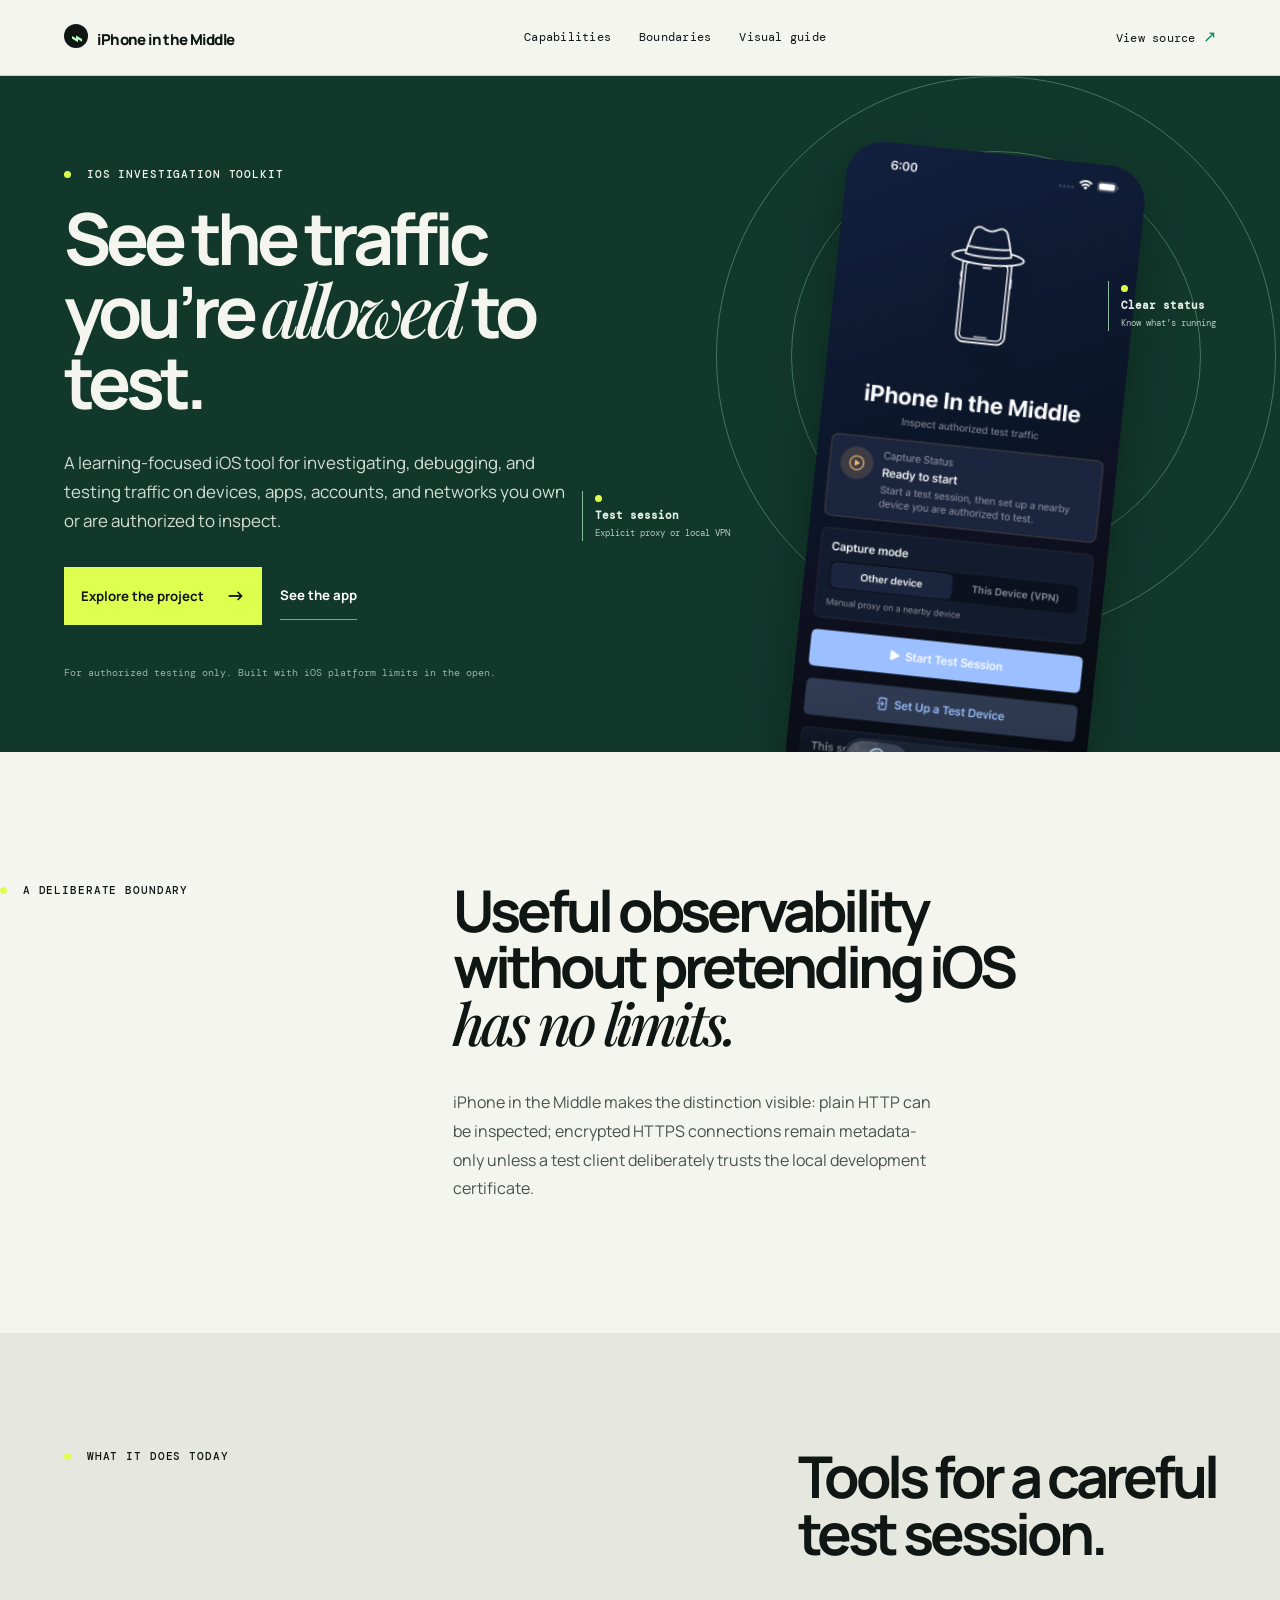
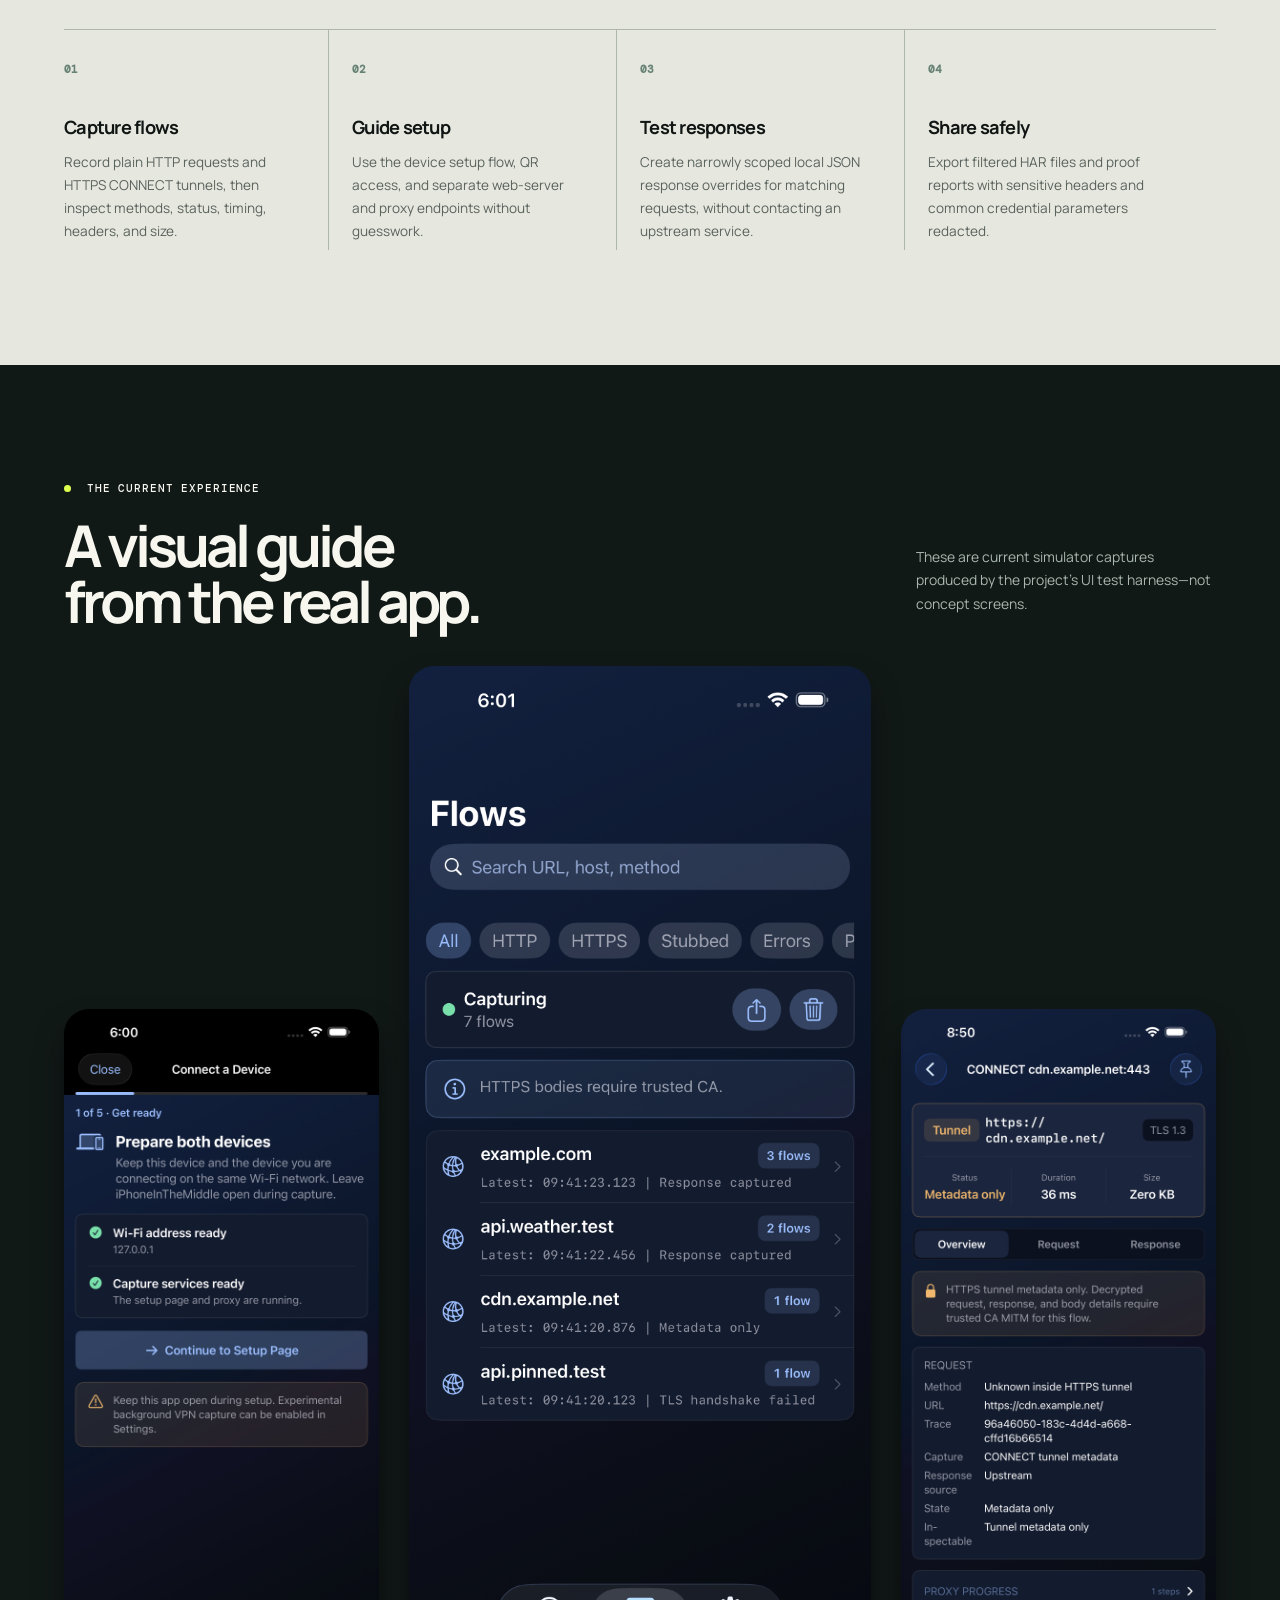
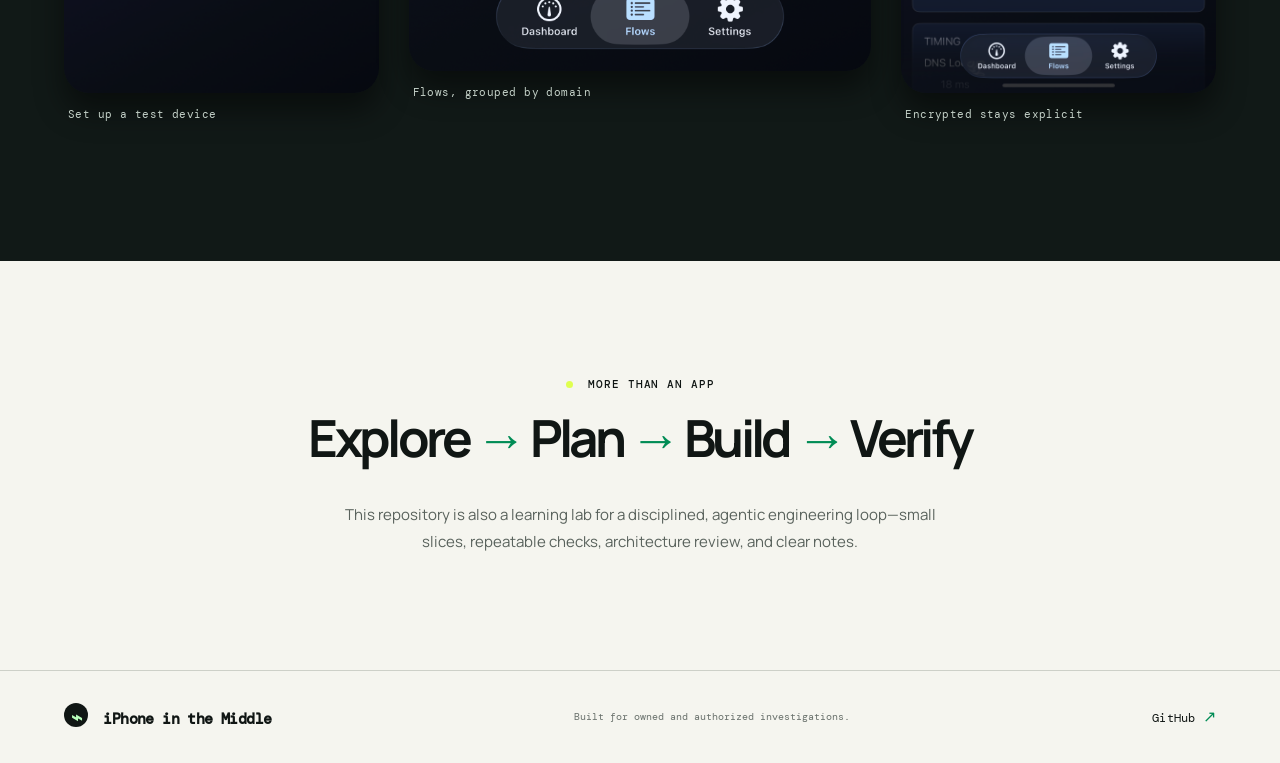
==== index.html @ cd6aa085 "Create iPhone in the Middle project site" ====
<!doctype html>
<html lang="en">
  <head>
    <meta charset="utf-8" />
    <meta name="viewport" content="width=device-width, initial-scale=1" />
    <meta name="description" content="An iOS investigation, debugging, and testing tool for traffic you own or are authorized to test." />
    <title>iPhone in the Middle</title>
    <link rel="stylesheet" href="styles.css" />
  </head>
  <body>
    <header class="site-header">
      <a class="brand" href="#top" aria-label="iPhone in the Middle home"><span class="brand-mark">⌁</span> iPhone in the Middle</a>
      <nav aria-label="Primary navigation">
        <a href="#capabilities">Capabilities</a>
        <a href="#boundaries">Boundaries</a>
        <a href="#guide">Visual guide</a>
      </nav>
      <a class="header-link" href="https://github.com/depoon/iPhoneInTheMiddle">View source <span>↗</span></a>
    </header>

    <main id="top">
      <section class="hero">
        <div class="hero-copy">
          <p class="eyebrow"><span></span> iOS investigation toolkit</p>
          <h1>See the traffic<br />you’re <em>allowed</em> to test.</h1>
          <p class="lede">A learning-focused iOS tool for investigating, debugging, and testing traffic on devices, apps, accounts, and networks you own or are authorized to inspect.</p>
          <div class="hero-actions">
            <a class="button primary" href="https://github.com/depoon/iPhoneInTheMiddle">Explore the project <span>→</span></a>
            <a class="button quiet" href="#guide">See the app</a>
          </div>
          <p class="fine-print">For authorized testing only. Built with iOS platform limits in the open.</p>
        </div>
        <div class="hero-visual" aria-label="App dashboard screenshot">
          <div class="signal one"></div><div class="signal two"></div><div class="signal three"></div>
          <div class="phone-wrap"><img src="assets/dashboard.png" alt="iPhone in the Middle dashboard ready to start a test session" /></div>
          <div class="annotation annotation-a"><i></i><strong>Test session</strong><small>Explicit proxy or local VPN</small></div>
          <div class="annotation annotation-b"><i></i><strong>Clear status</strong><small>Know what’s running</small></div>
        </div>
      </section>

      <section class="principle" id="boundaries">
        <p class="eyebrow"><span></span> A deliberate boundary</p>
        <div><h2>Useful observability<br />without pretending iOS<br /><em>has no limits.</em></h2>
        <p>iPhone in the Middle makes the distinction visible: plain HTTP can be inspected; encrypted HTTPS connections remain metadata-only unless a test client deliberately trusts the local development certificate.</p></div>
      </section>

      <section class="capabilities" id="capabilities">
        <div class="section-intro"><p class="eyebrow"><span></span> What it does today</p><h2>Tools for a careful<br />test session.</h2></div>
        <div class="capability-grid">
          <article><b>01</b><h3>Capture flows</h3><p>Record plain HTTP requests and HTTPS CONNECT tunnels, then inspect methods, status, timing, headers, and size.</p></article>
          <article><b>02</b><h3>Guide setup</h3><p>Use the device setup flow, QR access, and separate web-server and proxy endpoints without guesswork.</p></article>
          <article><b>03</b><h3>Test responses</h3><p>Create narrowly scoped local JSON response overrides for matching requests, without contacting an upstream service.</p></article>
          <article><b>04</b><h3>Share safely</h3><p>Export filtered HAR files and proof reports with sensitive headers and common credential parameters redacted.</p></article>
        </div>
      </section>

      <section class="gallery" id="guide">
        <div class="gallery-heading"><div><p class="eyebrow"><span></span> The current experience</p><h2>A visual guide<br />from the real app.</h2></div><p>These are current simulator captures produced by the project’s UI test harness—not concept screens.</p></div>
        <div class="screens">
          <figure><img src="assets/device-setup.png" alt="Guided test-device setup in the app" /><figcaption>Set up a test device</figcaption></figure>
          <figure class="featured"><img src="assets/flows.png" alt="Recorded traffic flows organized by domain" /><figcaption>Flows, grouped by domain</figcaption></figure>
          <figure><img src="assets/tunnel.png" alt="Encrypted HTTPS tunnel displayed as metadata only" /><figcaption>Encrypted stays explicit</figcaption></figure>
        </div>
      </section>

      <section class="workflow"><p class="eyebrow"><span></span> More than an app</p><h2>Explore <span>→</span> Plan <span>→</span> Build <span>→</span> Verify</h2><p>This repository is also a learning lab for a disciplined, agentic engineering loop—small slices, repeatable checks, architecture review, and clear notes.</p></section>
    </main>

    <footer><a class="brand" href="#top"><span class="brand-mark">⌁</span> iPhone in the Middle</a><p>Built for owned and authorized investigations.</p><a href="https://github.com/depoon/iPhoneInTheMiddle">GitHub <span>↗</span></a></footer>
  </body>
</html>
---- styles.css ----
@import url('https://fonts.googleapis.com/css2?family=DM+Mono:wght@400;500&family=Manrope:wght@400;500;600;700;800&family=Playfair+Display:ital,wght@0,500;0,600;1,500;1,600&display=swap');

:root { --ink:#101614; --paper:#f5f5ef; --mint:#b9ffbc; --acid:#dfff4f; --line:#cdd0c8; --muted:#68706b; }
*{box-sizing:border-box} html{scroll-behavior:smooth} body{margin:0;background:var(--paper);color:var(--ink);font-family:Manrope,Arial,sans-serif;font-size:16px;line-height:1.55}.site-header,footer{display:flex;align-items:center;justify-content:space-between;max-width:1440px;margin:auto;padding:24px 5vw;border-bottom:1px solid var(--line)}.brand{color:inherit;text-decoration:none;font-size:.94rem;font-weight:800;letter-spacing:-.04em}.brand-mark{display:inline-grid;place-items:center;width:24px;height:24px;margin-right:7px;border-radius:50%;background:var(--ink);color:var(--mint);font-family:serif;font-size:1.2rem}nav{display:flex;gap:28px}nav a,.header-link,footer>a{color:inherit;text-decoration:none;font-family:'DM Mono',monospace;font-size:.72rem;letter-spacing:.02em}.header-link span,footer span{color:#008c55;font-size:1rem}.hero{min-height:670px;overflow:hidden;position:relative;display:grid;grid-template-columns:minmax(360px,.9fr) minmax(450px,1.1fr);background:#12372b;color:#f5f5ef;padding:90px max(5vw,calc((100vw - 1296px)/2)) 60px}.hero-copy{position:relative;z-index:2;max-width:620px}.eyebrow{font-family:'DM Mono',monospace;text-transform:uppercase;letter-spacing:.08em;font-size:.68rem;font-weight:500;margin:0 0 20px}.eyebrow span{display:inline-block;width:7px;height:7px;border-radius:50%;background:var(--acid);margin-right:8px}.hero h1,h2{letter-spacing:-.07em;line-height:.98;margin:0;font-size:clamp(3.2rem,5.6vw,6.3rem);font-weight:700}.hero h1 em,h2 em{font-family:'Playfair Display',serif;font-weight:500}.lede{max-width:510px;margin:32px 0;color:#d3ded6;font-size:1.06rem;line-height:1.7}.hero-actions{display:flex;align-items:center;gap:18px}.button{display:inline-flex;align-items:center;gap:22px;padding:14px 17px;text-decoration:none;font-size:.83rem;font-weight:700}.primary{background:var(--acid);color:var(--ink)}.primary span{font-size:1.2rem}.quiet{color:white;border-bottom:1px solid #87a197;padding:13px 0}.fine-print{font-family:'DM Mono';font-size:.65rem;color:#9ab4a8;margin-top:40px}.hero-visual{position:relative;min-height:500px}.phone-wrap{position:absolute;width:300px;right:16%;top:-14px;filter:drop-shadow(0 24px 24px #071c1588);transform:rotate(6deg)}.phone-wrap img{display:block;width:100%;border-radius:37px}.signal{position:absolute;border:1px solid #487361;border-radius:50%;width:560px;height:560px;right:-60px;top:-90px}.signal.two{width:410px;height:410px;right:15px;top:-15px}.signal.three{width:260px;height:260px;right:90px;top:60px}.annotation{position:absolute;font-family:'DM Mono';font-size:.66rem;border-left:1px solid #89b9a0;padding-left:12px;color:#e4eee6}.annotation i{display:inline-block;width:7px;height:7px;background:var(--acid);border-radius:50%;margin-right:7px}.annotation strong,.annotation small{display:block}.annotation small{color:#b9cabd;margin-top:3px}.annotation-a{top:325px;left:0}.annotation-b{top:115px;right:0}.principle{max-width:1296px;margin:auto;padding:130px 0;display:grid;grid-template-columns:1fr 2fr;gap:40px}.principle h2{font-size:clamp(2.8rem,4.5vw,5.1rem)}.principle div>p{max-width:480px;margin:35px 0 0;font-size:1rem;line-height:1.8;color:#49524d}.capabilities{background:#e6e7df;padding:115px max(5vw,calc((100vw - 1296px)/2))}.section-intro{display:flex;justify-content:space-between;align-items:start;margin-bottom:68px}.section-intro h2,.gallery h2{font-size:clamp(2.8rem,4.5vw,5rem)}.capability-grid{display:grid;grid-template-columns:repeat(4,1fr);border-top:1px solid #adb5ad}.capability-grid article{padding:25px 28px 0 0;margin-right:23px;border-right:1px solid #adb5ad;min-height:220px}.capability-grid article:last-child{border:0}.capability-grid b{font-family:'DM Mono';font-size:.68rem;color:#668274}.capability-grid h3{font-size:1.14rem;letter-spacing:-.04em;margin:33px 0 10px}.capability-grid p{font-size:.85rem;color:#59625c;line-height:1.7;margin:0}.gallery{background:#111917;color:#f7f7ef;padding:115px max(5vw,calc((100vw - 1296px)/2)) 125px}.gallery-heading{display:flex;justify-content:space-between;align-items:end;margin-bottom:58px}.gallery-heading>p{max-width:300px;color:#a9b7ae;font-size:.87rem;line-height:1.7}.screens{display:grid;grid-template-columns:.85fr 1.25fr .85fr;gap:30px;align-items:end}.screens figure{margin:0}.screens img{width:100%;display:block;border-radius:25px;box-shadow:0 18px 30px #0007}.screens figcaption{font-family:'DM Mono';font-size:.67rem;letter-spacing:.04em;margin:13px 4px;color:#c4d1c8}.featured{transform:translateY(-22px)}.workflow{padding:115px 5vw;text-align:center;max-width:1050px;margin:auto}.workflow h2{font-size:clamp(2.3rem,4vw,4.4rem)}.workflow h2 span{color:#008c55;font-family:Arial;font-weight:400}.workflow>p:last-child{max-width:600px;margin:35px auto 0;color:#59625c;font-size:.94rem;line-height:1.8}footer{border-top:1px solid var(--line);border-bottom:0;padding-top:32px;padding-bottom:32px}footer p{font-family:'DM Mono';font-size:.65rem;color:var(--muted);margin:0}
@media(max-width:800px){.site-header{padding:18px 5vw}.site-header nav{display:none}.header-link{font-size:.62rem}.hero{min-height:auto;display:block;padding-top:70px}.hero h1{font-size:3.35rem}.hero-visual{height:430px;margin-top:40px}.phone-wrap{width:225px;right:15%;top:10px}.signal{width:410px;height:410px;right:-70px;top:-30px}.signal.two{width:300px;height:300px;right:-15px;top:25px}.signal.three{width:190px;height:190px;right:40px;top:80px}.annotation-a{top:285px;left:1%}.annotation-b{top:115px;right:0}.principle{padding:80px 5vw;display:block}.principle .eyebrow{margin-bottom:45px}.section-intro,.gallery-heading{display:block}.capability-grid{grid-template-columns:1fr 1fr}.capability-grid article{min-height:195px;margin-right:18px;margin-bottom:25px}.capability-grid article:nth-child(2){border-right:0}.capabilities,.gallery{padding-top:80px;padding-bottom:80px}.screens{grid-template-columns:1fr 1fr;gap:18px}.screens figure:last-child{display:none}.featured{transform:none}.gallery-heading>p{margin:28px 0}.workflow{padding:85px 5vw}footer{align-items:flex-start;gap:14px;flex-direction:column}}
@media(max-width:430px){.hero h1{font-size:2.8rem}.hero-actions{align-items:flex-start;flex-direction:column;gap:8px}.principle h2,.section-intro h2,.gallery h2{font-size:2.7rem}.capability-grid{grid-template-columns:1fr}.capability-grid article{border-right:0;border-bottom:1px solid #adb5ad;padding-bottom:25px;margin-right:0}.screens{grid-template-columns:1fr}.screens figure:not(.featured){display:none}.featured{display:block!important}.phone-wrap{right:8%}.annotation-b{right:-12px}}
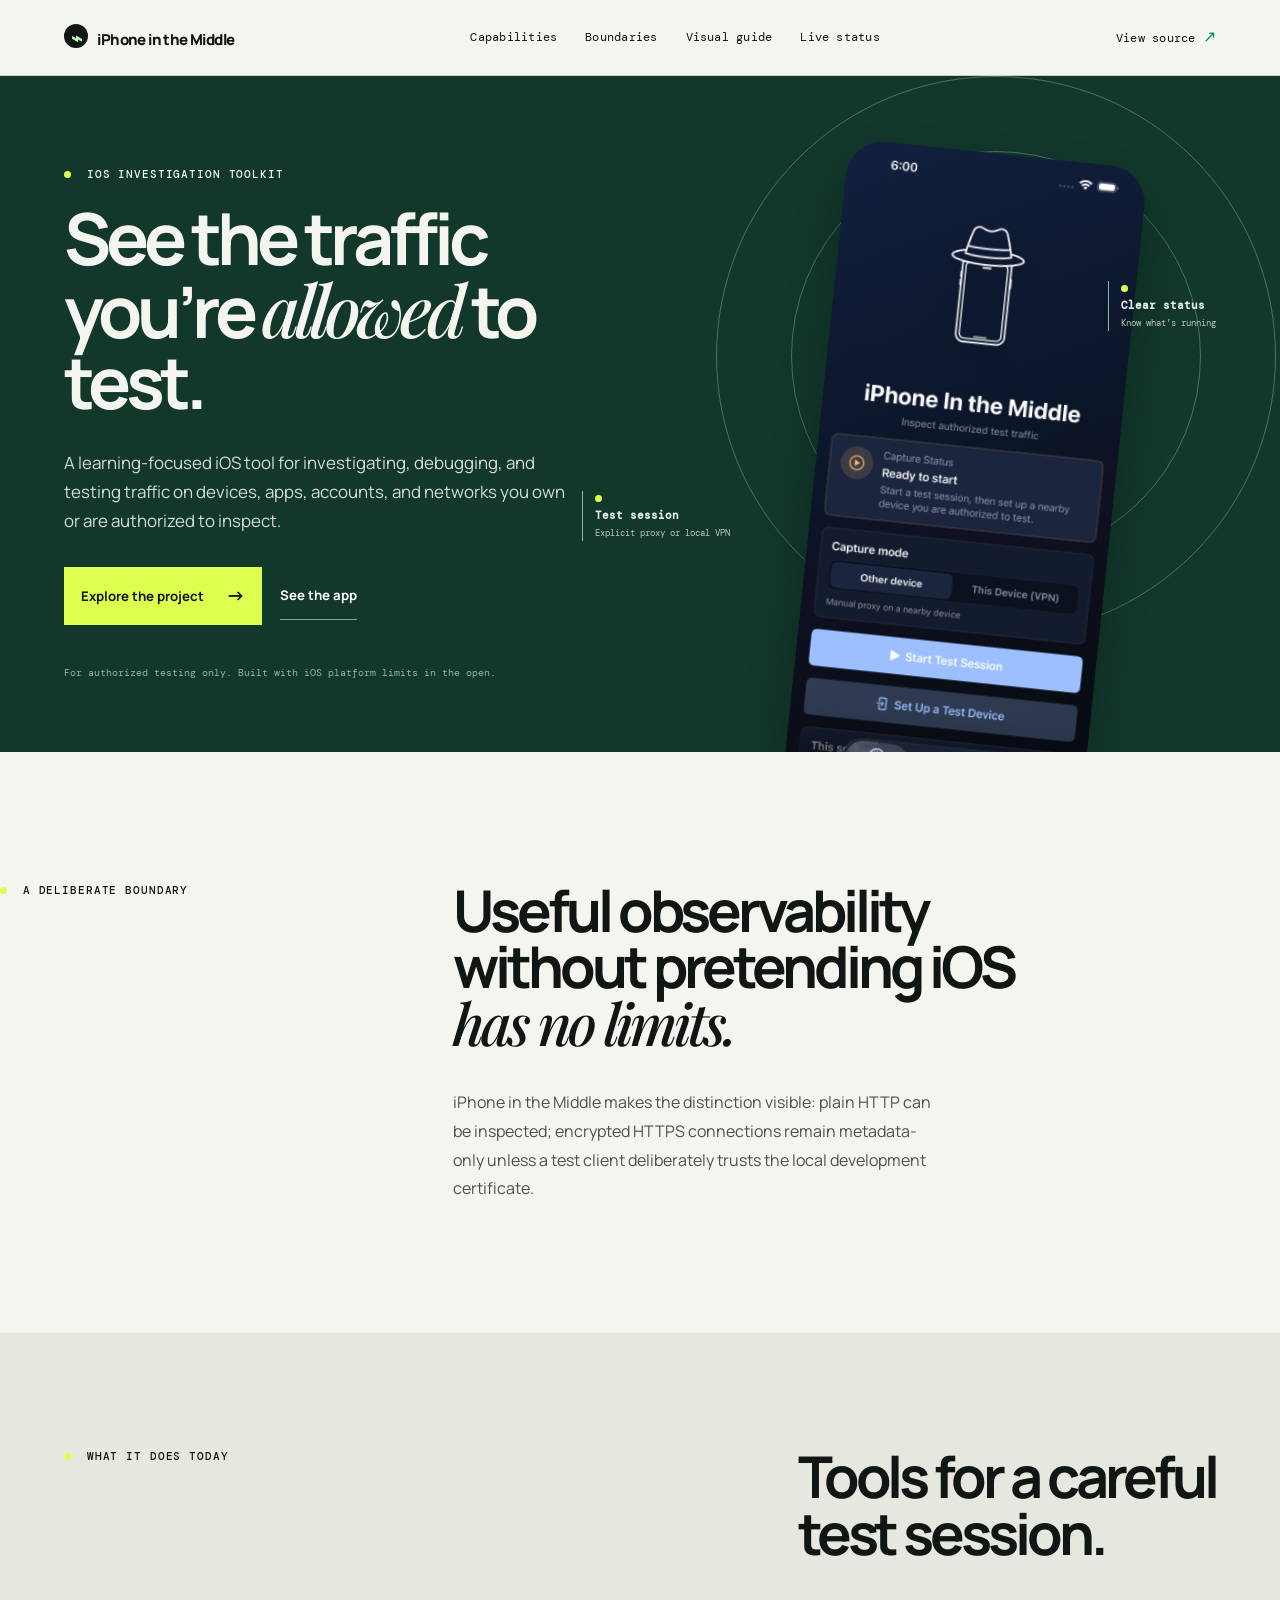
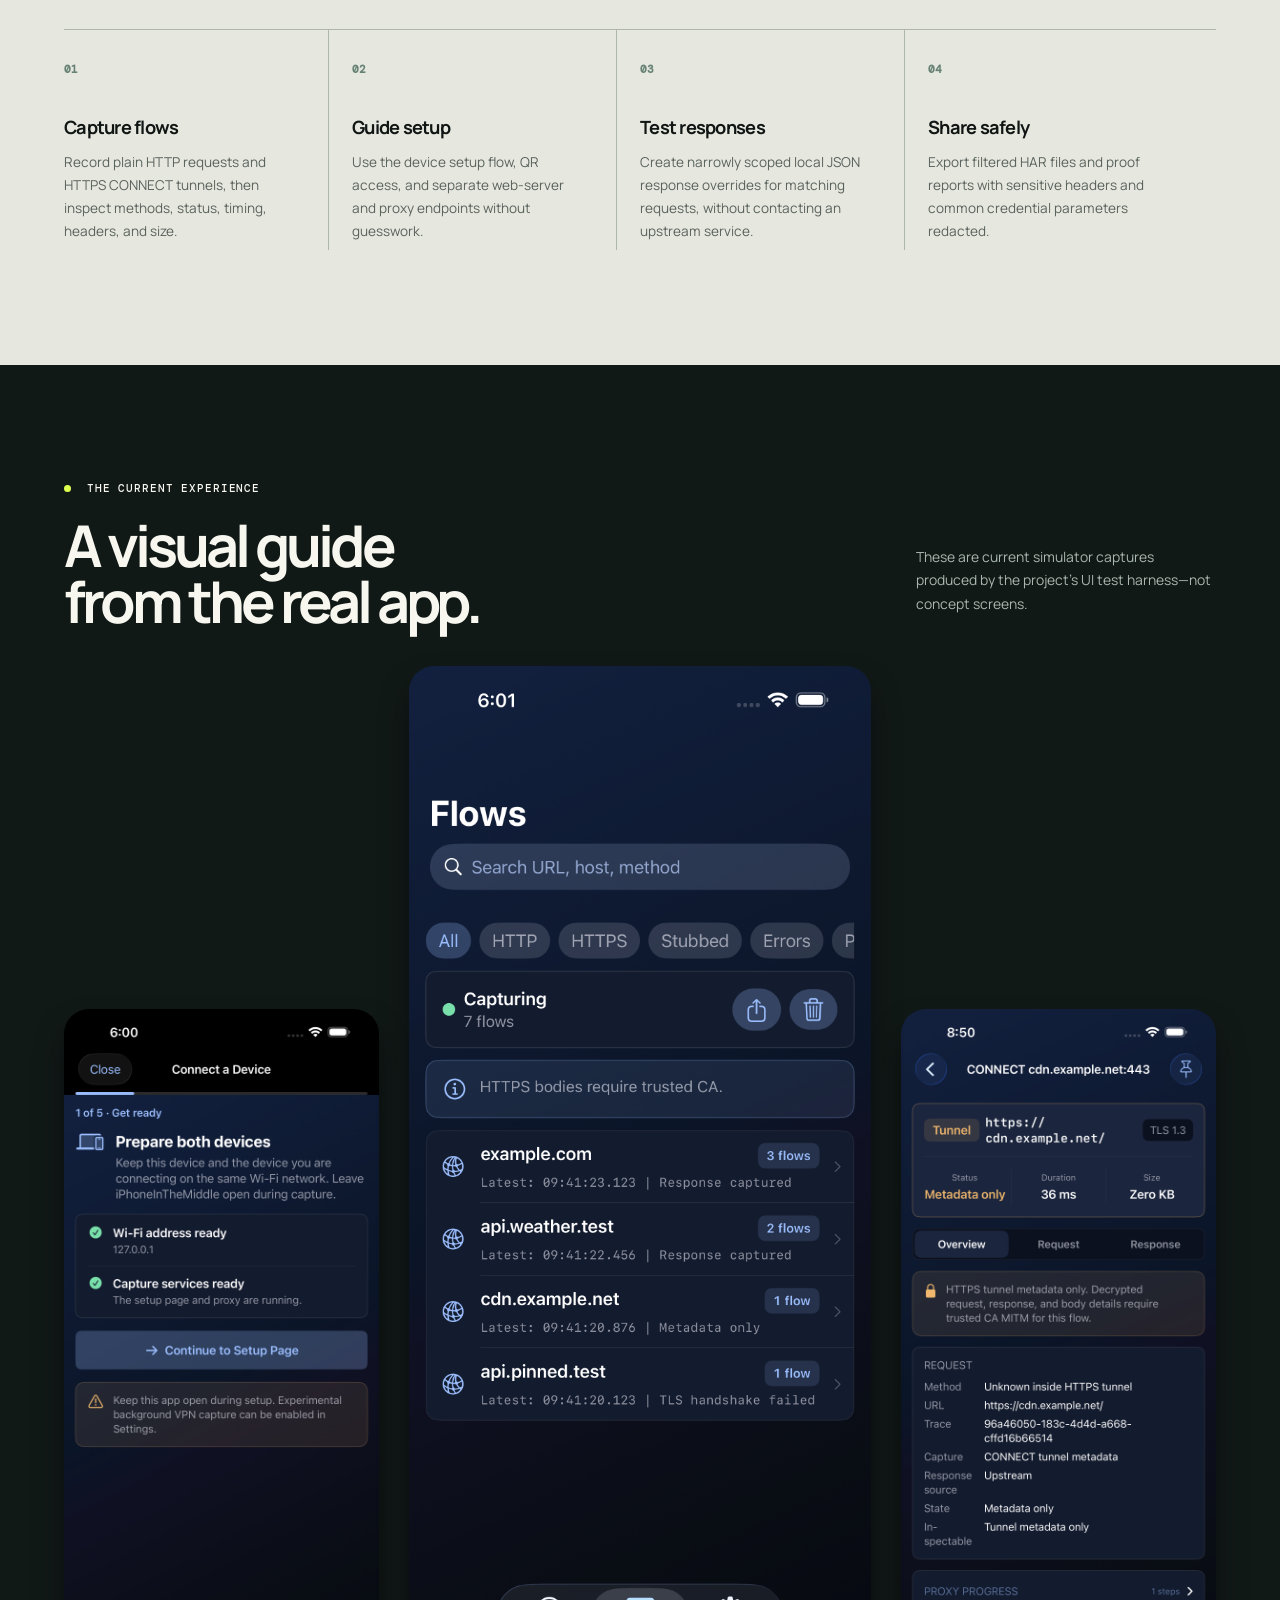
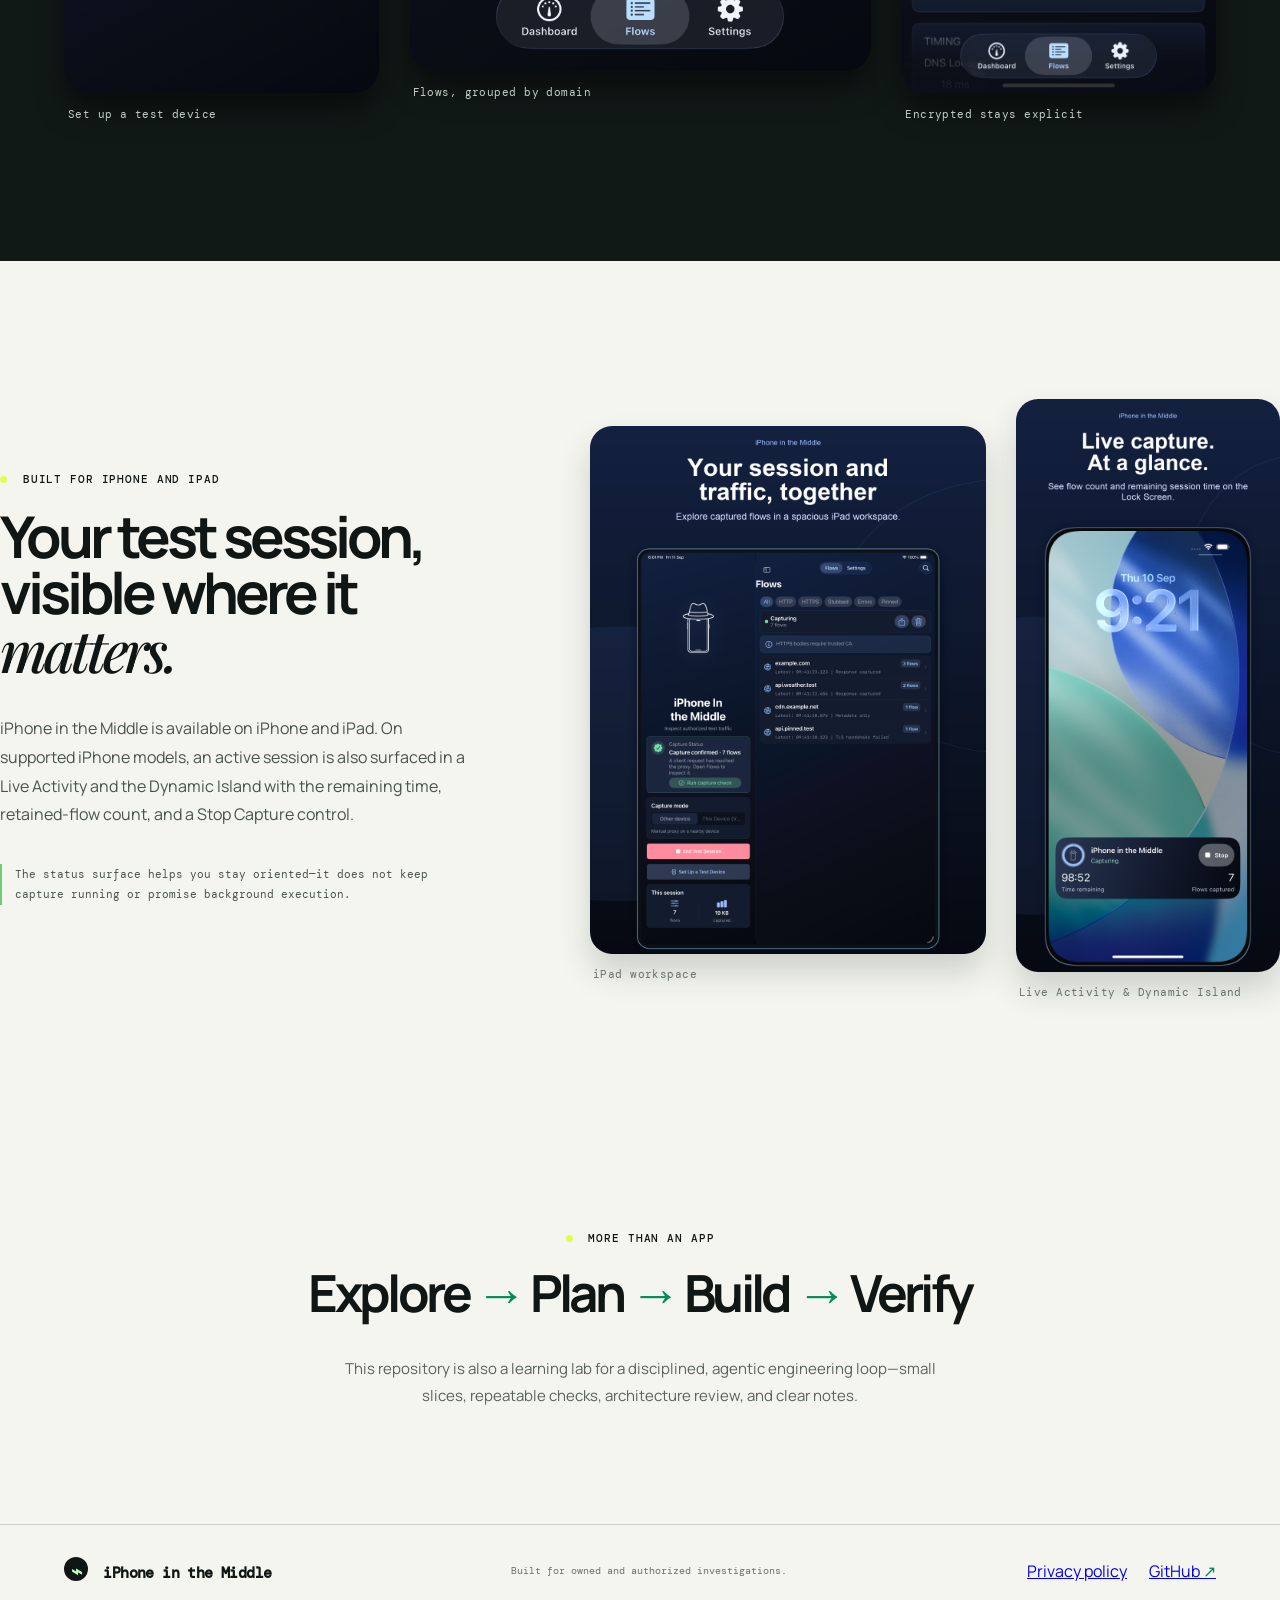
==== commit bd2172a4: "Add privacy policy and device status features" ====
--- a/index.html
+++ b/index.html
@@ -14,6 +14,7 @@
         <a href="#capabilities">Capabilities</a>
         <a href="#boundaries">Boundaries</a>
         <a href="#guide">Visual guide</a>
+        <a href="#status">Live status</a>
       </nav>
       <a class="header-link" href="https://github.com/depoon/iPhoneInTheMiddle">View source <span>↗</span></a>
     </header>
@@ -63,9 +64,22 @@
         </div>
       </section>
 
+      <section class="devices" id="status">
+        <div class="device-copy">
+          <p class="eyebrow"><span></span> Built for iPhone and iPad</p>
+          <h2>Your test session,<br />visible where it<br /><em>matters.</em></h2>
+          <p>iPhone in the Middle is available on iPhone and iPad. On supported iPhone models, an active session is also surfaced in a Live Activity and the Dynamic Island with the remaining time, retained-flow count, and a Stop Capture control.</p>
+          <p class="device-note">The status surface helps you stay oriented—it does not keep capture running or promise background execution.</p>
+        </div>
+        <div class="device-shots">
+          <figure class="ipad-shot"><img src="assets/ipad.png" alt="iPad interface showing local proxy controls and recorded flows" /><figcaption>iPad workspace</figcaption></figure>
+          <figure class="activity-shot"><img src="assets/live-activity.png" alt="Live Activity showing active capture status on the iPhone Lock Screen" /><figcaption>Live Activity &amp; Dynamic Island</figcaption></figure>
+        </div>
+      </section>
+
       <section class="workflow"><p class="eyebrow"><span></span> More than an app</p><h2>Explore <span>→</span> Plan <span>→</span> Build <span>→</span> Verify</h2><p>This repository is also a learning lab for a disciplined, agentic engineering loop—small slices, repeatable checks, architecture review, and clear notes.</p></section>
     </main>
 
-    <footer><a class="brand" href="#top"><span class="brand-mark">⌁</span> iPhone in the Middle</a><p>Built for owned and authorized investigations.</p><a href="https://github.com/depoon/iPhoneInTheMiddle">GitHub <span>↗</span></a></footer>
+    <footer><a class="brand" href="#top"><span class="brand-mark">⌁</span> iPhone in the Middle</a><p>Built for owned and authorized investigations.</p><div class="footer-links"><a href="privacy.html">Privacy policy</a><a href="https://github.com/depoon/iPhoneInTheMiddle">GitHub <span>↗</span></a></div></footer>
   </body>
 </html>
--- a/styles.css
+++ b/styles.css
@@ -2,5 +2,6 @@
 
 :root { --ink:#101614; --paper:#f5f5ef; --mint:#b9ffbc; --acid:#dfff4f; --line:#cdd0c8; --muted:#68706b; }
 *{box-sizing:border-box} html{scroll-behavior:smooth} body{margin:0;background:var(--paper);color:var(--ink);font-family:Manrope,Arial,sans-serif;font-size:16px;line-height:1.55}.site-header,footer{display:flex;align-items:center;justify-content:space-between;max-width:1440px;margin:auto;padding:24px 5vw;border-bottom:1px solid var(--line)}.brand{color:inherit;text-decoration:none;font-size:.94rem;font-weight:800;letter-spacing:-.04em}.brand-mark{display:inline-grid;place-items:center;width:24px;height:24px;margin-right:7px;border-radius:50%;background:var(--ink);color:var(--mint);font-family:serif;font-size:1.2rem}nav{display:flex;gap:28px}nav a,.header-link,footer>a{color:inherit;text-decoration:none;font-family:'DM Mono',monospace;font-size:.72rem;letter-spacing:.02em}.header-link span,footer span{color:#008c55;font-size:1rem}.hero{min-height:670px;overflow:hidden;position:relative;display:grid;grid-template-columns:minmax(360px,.9fr) minmax(450px,1.1fr);background:#12372b;color:#f5f5ef;padding:90px max(5vw,calc((100vw - 1296px)/2)) 60px}.hero-copy{position:relative;z-index:2;max-width:620px}.eyebrow{font-family:'DM Mono',monospace;text-transform:uppercase;letter-spacing:.08em;font-size:.68rem;font-weight:500;margin:0 0 20px}.eyebrow span{display:inline-block;width:7px;height:7px;border-radius:50%;background:var(--acid);margin-right:8px}.hero h1,h2{letter-spacing:-.07em;line-height:.98;margin:0;font-size:clamp(3.2rem,5.6vw,6.3rem);font-weight:700}.hero h1 em,h2 em{font-family:'Playfair Display',serif;font-weight:500}.lede{max-width:510px;margin:32px 0;color:#d3ded6;font-size:1.06rem;line-height:1.7}.hero-actions{display:flex;align-items:center;gap:18px}.button{display:inline-flex;align-items:center;gap:22px;padding:14px 17px;text-decoration:none;font-size:.83rem;font-weight:700}.primary{background:var(--acid);color:var(--ink)}.primary span{font-size:1.2rem}.quiet{color:white;border-bottom:1px solid #87a197;padding:13px 0}.fine-print{font-family:'DM Mono';font-size:.65rem;color:#9ab4a8;margin-top:40px}.hero-visual{position:relative;min-height:500px}.phone-wrap{position:absolute;width:300px;right:16%;top:-14px;filter:drop-shadow(0 24px 24px #071c1588);transform:rotate(6deg)}.phone-wrap img{display:block;width:100%;border-radius:37px}.signal{position:absolute;border:1px solid #487361;border-radius:50%;width:560px;height:560px;right:-60px;top:-90px}.signal.two{width:410px;height:410px;right:15px;top:-15px}.signal.three{width:260px;height:260px;right:90px;top:60px}.annotation{position:absolute;font-family:'DM Mono';font-size:.66rem;border-left:1px solid #89b9a0;padding-left:12px;color:#e4eee6}.annotation i{display:inline-block;width:7px;height:7px;background:var(--acid);border-radius:50%;margin-right:7px}.annotation strong,.annotation small{display:block}.annotation small{color:#b9cabd;margin-top:3px}.annotation-a{top:325px;left:0}.annotation-b{top:115px;right:0}.principle{max-width:1296px;margin:auto;padding:130px 0;display:grid;grid-template-columns:1fr 2fr;gap:40px}.principle h2{font-size:clamp(2.8rem,4.5vw,5.1rem)}.principle div>p{max-width:480px;margin:35px 0 0;font-size:1rem;line-height:1.8;color:#49524d}.capabilities{background:#e6e7df;padding:115px max(5vw,calc((100vw - 1296px)/2))}.section-intro{display:flex;justify-content:space-between;align-items:start;margin-bottom:68px}.section-intro h2,.gallery h2{font-size:clamp(2.8rem,4.5vw,5rem)}.capability-grid{display:grid;grid-template-columns:repeat(4,1fr);border-top:1px solid #adb5ad}.capability-grid article{padding:25px 28px 0 0;margin-right:23px;border-right:1px solid #adb5ad;min-height:220px}.capability-grid article:last-child{border:0}.capability-grid b{font-family:'DM Mono';font-size:.68rem;color:#668274}.capability-grid h3{font-size:1.14rem;letter-spacing:-.04em;margin:33px 0 10px}.capability-grid p{font-size:.85rem;color:#59625c;line-height:1.7;margin:0}.gallery{background:#111917;color:#f7f7ef;padding:115px max(5vw,calc((100vw - 1296px)/2)) 125px}.gallery-heading{display:flex;justify-content:space-between;align-items:end;margin-bottom:58px}.gallery-heading>p{max-width:300px;color:#a9b7ae;font-size:.87rem;line-height:1.7}.screens{display:grid;grid-template-columns:.85fr 1.25fr .85fr;gap:30px;align-items:end}.screens figure{margin:0}.screens img{width:100%;display:block;border-radius:25px;box-shadow:0 18px 30px #0007}.screens figcaption{font-family:'DM Mono';font-size:.67rem;letter-spacing:.04em;margin:13px 4px;color:#c4d1c8}.featured{transform:translateY(-22px)}.workflow{padding:115px 5vw;text-align:center;max-width:1050px;margin:auto}.workflow h2{font-size:clamp(2.3rem,4vw,4.4rem)}.workflow h2 span{color:#008c55;font-family:Arial;font-weight:400}.workflow>p:last-child{max-width:600px;margin:35px auto 0;color:#59625c;font-size:.94rem;line-height:1.8}footer{border-top:1px solid var(--line);border-bottom:0;padding-top:32px;padding-bottom:32px}footer p{font-family:'DM Mono';font-size:.65rem;color:var(--muted);margin:0}
-@media(max-width:800px){.site-header{padding:18px 5vw}.site-header nav{display:none}.header-link{font-size:.62rem}.hero{min-height:auto;display:block;padding-top:70px}.hero h1{font-size:3.35rem}.hero-visual{height:430px;margin-top:40px}.phone-wrap{width:225px;right:15%;top:10px}.signal{width:410px;height:410px;right:-70px;top:-30px}.signal.two{width:300px;height:300px;right:-15px;top:25px}.signal.three{width:190px;height:190px;right:40px;top:80px}.annotation-a{top:285px;left:1%}.annotation-b{top:115px;right:0}.principle{padding:80px 5vw;display:block}.principle .eyebrow{margin-bottom:45px}.section-intro,.gallery-heading{display:block}.capability-grid{grid-template-columns:1fr 1fr}.capability-grid article{min-height:195px;margin-right:18px;margin-bottom:25px}.capability-grid article:nth-child(2){border-right:0}.capabilities,.gallery{padding-top:80px;padding-bottom:80px}.screens{grid-template-columns:1fr 1fr;gap:18px}.screens figure:last-child{display:none}.featured{transform:none}.gallery-heading>p{margin:28px 0}.workflow{padding:85px 5vw}footer{align-items:flex-start;gap:14px;flex-direction:column}}
+ .footer-links{display:flex;gap:22px}.devices{display:grid;grid-template-columns:.85fr 1.15fr;gap:80px;align-items:center;max-width:1296px;margin:auto;padding:120px 0}.devices h2{font-size:clamp(2.8rem,4.5vw,5.1rem)}.device-copy>p:not(.eyebrow){max-width:465px;color:#49524d;line-height:1.8;margin:35px 0 0}.device-copy .device-note{font-family:'DM Mono';font-size:.7rem;color:#567264;border-left:2px solid #70ca78;padding-left:13px;line-height:1.7;margin-top:22px}.device-shots{display:grid;grid-template-columns:1.08fr .72fr;gap:30px;align-items:end}.device-shots figure{margin:0}.device-shots img{display:block;width:100%;border-radius:22px;box-shadow:0 18px 32px #1633262e}.device-shots figcaption{font-family:'DM Mono';font-size:.67rem;letter-spacing:.04em;margin:12px 3px;color:#66716a}.activity-shot{transform:translateY(18px)}.policy{max-width:900px;margin:0 auto;padding:100px 5vw 120px}.policy h1{font-size:clamp(3.2rem,5.6vw,6rem)}.policy h1 em{font-family:'Playfair Display',serif;font-weight:500}.policy-date{font-family:'DM Mono';font-size:.7rem;color:var(--muted);margin:25px 0 55px}.policy-intro{font-size:1.35rem;line-height:1.55;max-width:760px;padding:30px 0;border-top:1px solid var(--line);border-bottom:1px solid var(--line)}.policy section{padding:45px 0;border-bottom:1px solid var(--line)}.policy section h2{font-size:1.55rem;letter-spacing:-.05em;line-height:1.1}.policy section p{max-width:710px;color:#49524d;line-height:1.8;margin:18px 0 0}.policy section a{color:#087145;font-weight:700}.policy-page footer{max-width:none;padding-left:5vw;padding-right:5vw}
+@media(max-width:800px){.site-header{padding:18px 5vw}.site-header nav{display:none}.header-link{font-size:.62rem}.hero{min-height:auto;display:block;padding-top:70px}.hero h1{font-size:3.35rem}.hero-visual{height:430px;margin-top:40px}.phone-wrap{width:225px;right:15%;top:10px}.signal{width:410px;height:410px;right:-70px;top:-30px}.signal.two{width:300px;height:300px;right:-15px;top:25px}.signal.three{width:190px;height:190px;right:40px;top:80px}.annotation-a{top:285px;left:1%}.annotation-b{top:115px;right:0}.principle{padding:80px 5vw;display:block}.principle .eyebrow{margin-bottom:45px}.section-intro,.gallery-heading{display:block}.capability-grid{grid-template-columns:1fr 1fr}.capability-grid article{min-height:195px;margin-right:18px;margin-bottom:25px}.capability-grid article:nth-child(2){border-right:0}.capabilities,.gallery{padding-top:80px;padding-bottom:80px}.screens{grid-template-columns:1fr 1fr;gap:18px}.screens figure:last-child{display:none}.featured{transform:none}.gallery-heading>p{margin:28px 0}.devices{display:block;padding:80px 5vw}.device-shots{margin-top:50px;gap:18px}.workflow{padding:85px 5vw}footer{align-items:flex-start;gap:14px;flex-direction:column}}
 @media(max-width:430px){.hero h1{font-size:2.8rem}.hero-actions{align-items:flex-start;flex-direction:column;gap:8px}.principle h2,.section-intro h2,.gallery h2{font-size:2.7rem}.capability-grid{grid-template-columns:1fr}.capability-grid article{border-right:0;border-bottom:1px solid #adb5ad;padding-bottom:25px;margin-right:0}.screens{grid-template-columns:1fr}.screens figure:not(.featured){display:none}.featured{display:block!important}.phone-wrap{right:8%}.annotation-b{right:-12px}}
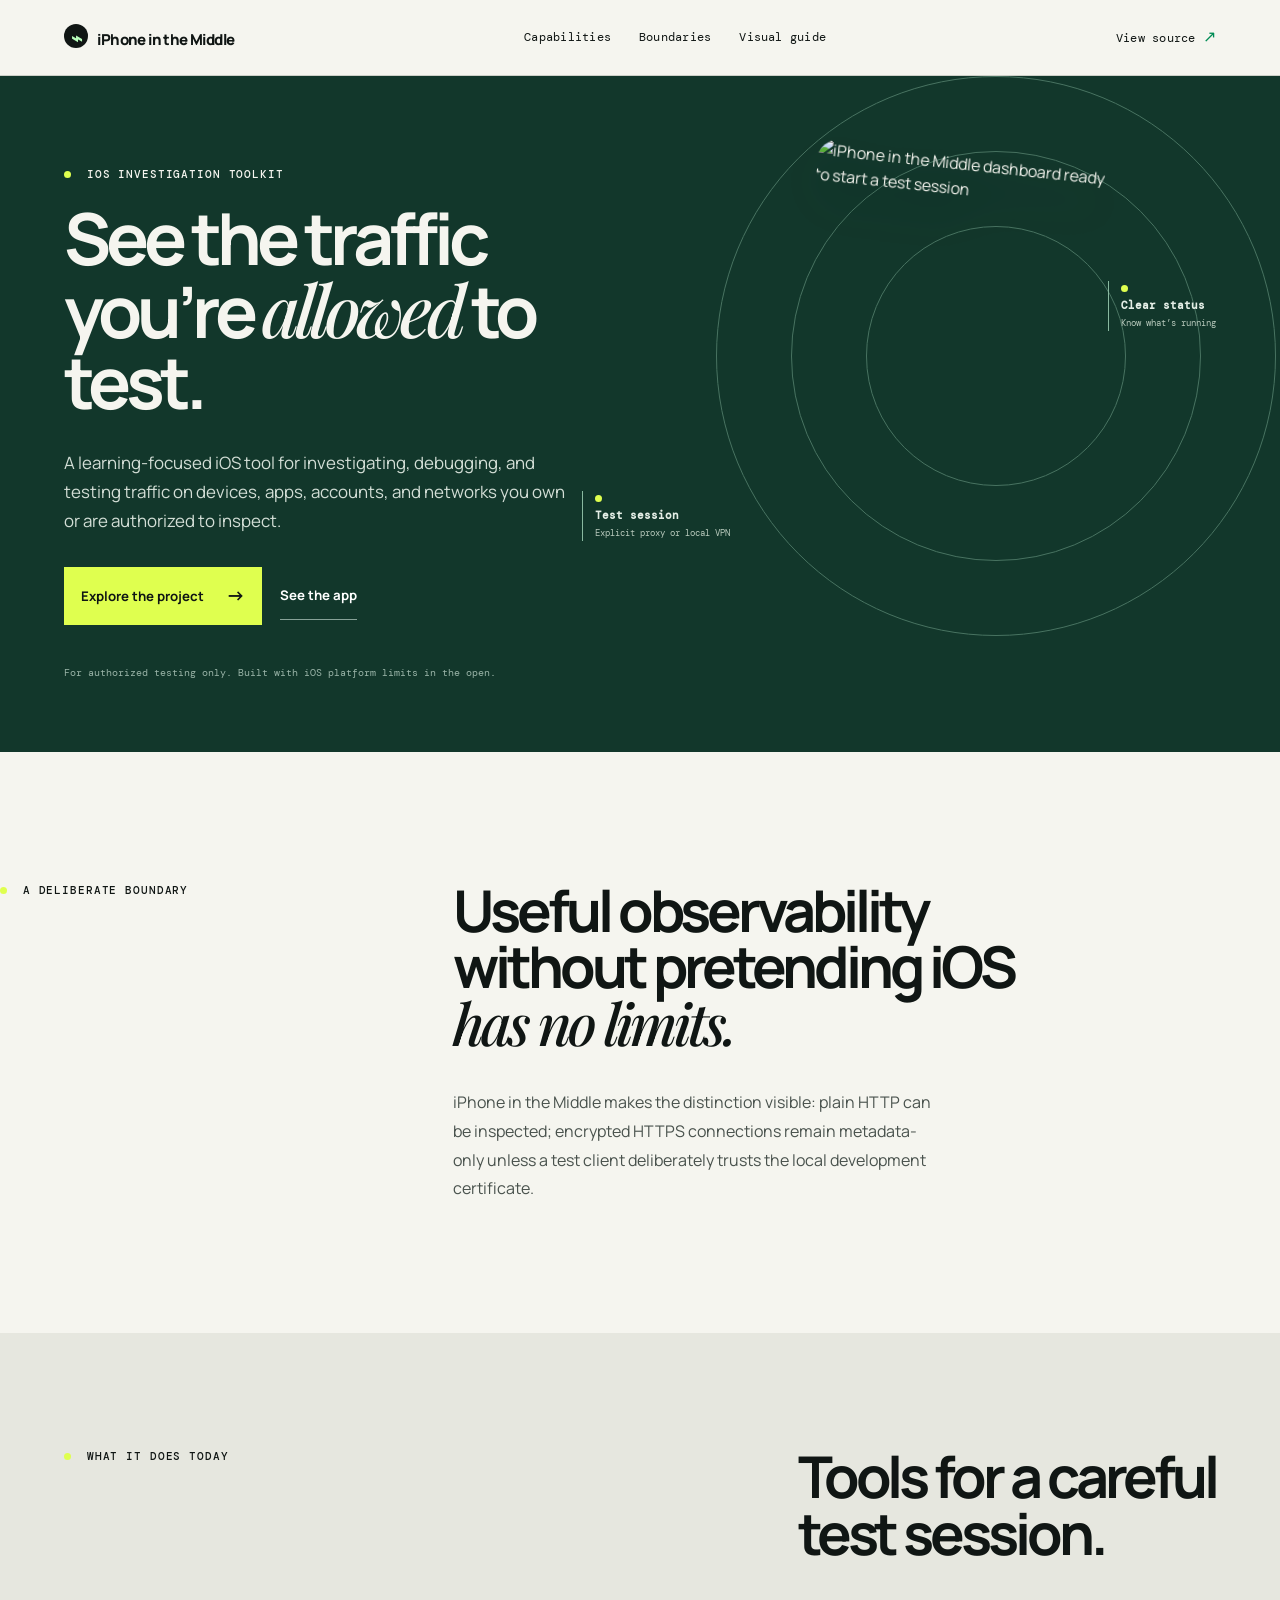
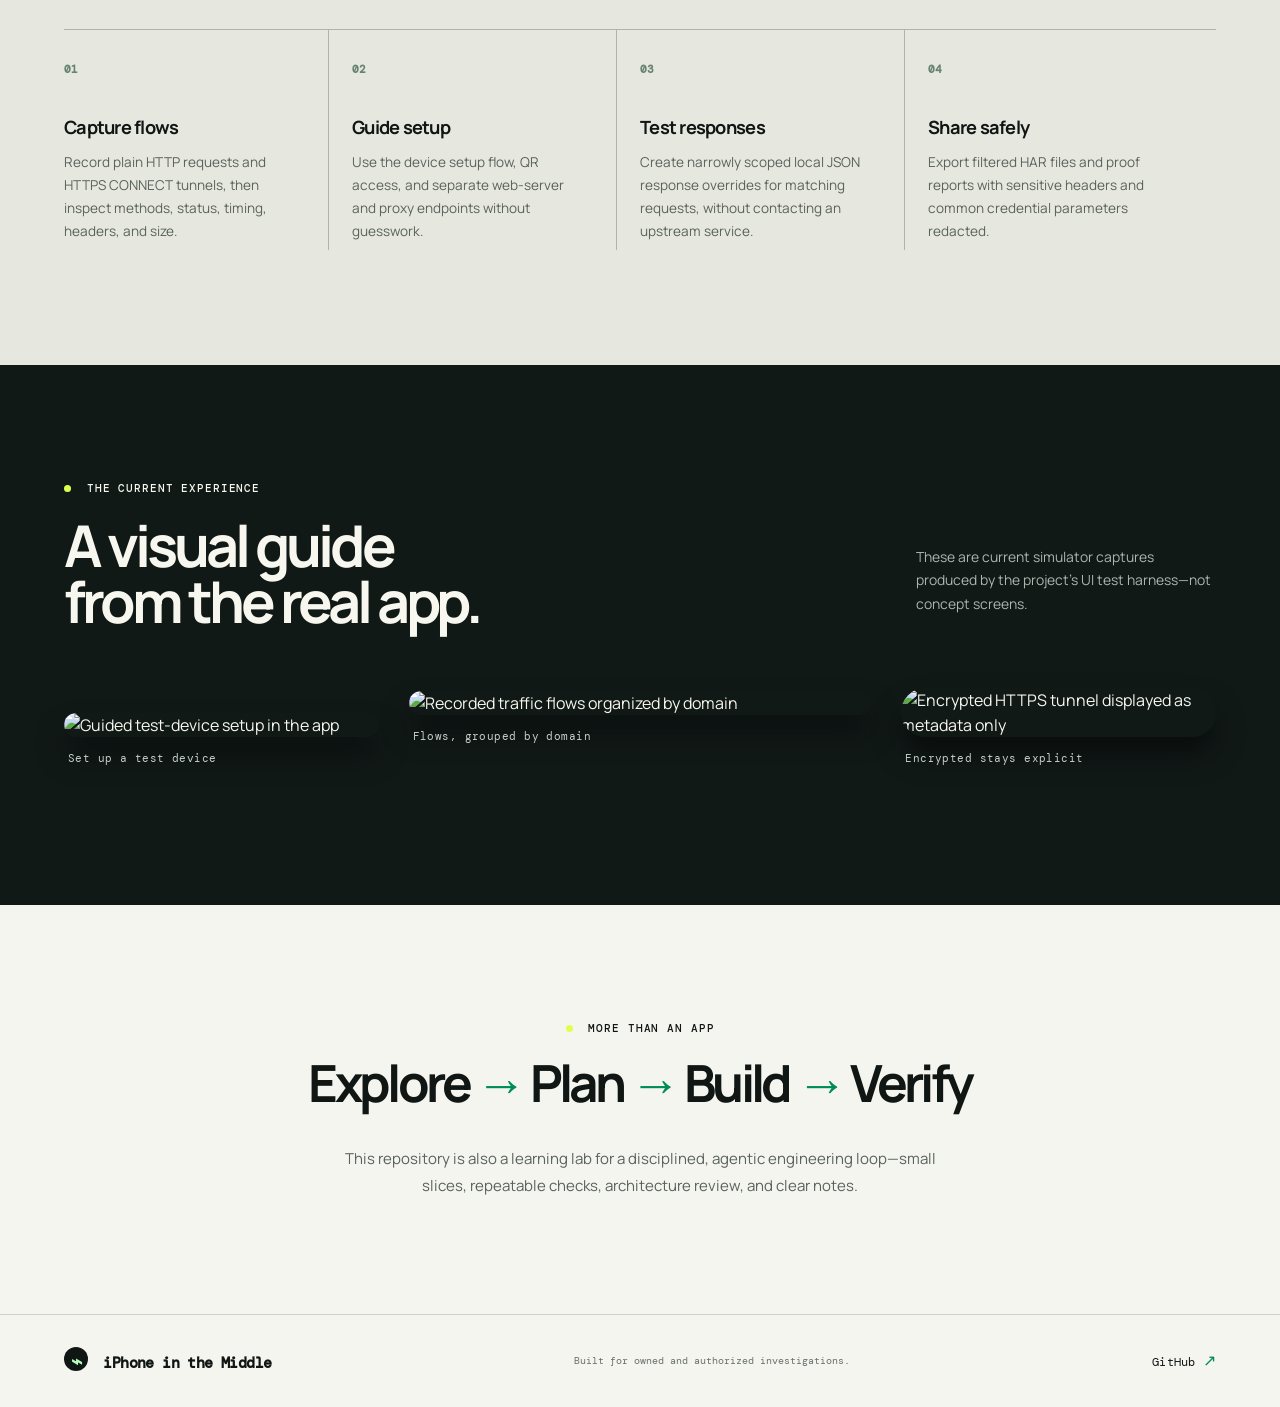
==== commit 6bbaf50f: "Revert "Add privacy policy and device status features" This reverts commit bd2172a49933c19be5f4e1b97" ====
--- a/index.html
+++ b/index.html
@@ -14,7 +14,6 @@
         <a href="#capabilities">Capabilities</a>
         <a href="#boundaries">Boundaries</a>
         <a href="#guide">Visual guide</a>
-        <a href="#status">Live status</a>
       </nav>
       <a class="header-link" href="https://github.com/depoon/iPhoneInTheMiddle">View source <span>↗</span></a>
     </header>
@@ -64,22 +63,9 @@
         </div>
       </section>
 
-      <section class="devices" id="status">
-        <div class="device-copy">
-          <p class="eyebrow"><span></span> Built for iPhone and iPad</p>
-          <h2>Your test session,<br />visible where it<br /><em>matters.</em></h2>
-          <p>iPhone in the Middle is available on iPhone and iPad. On supported iPhone models, an active session is also surfaced in a Live Activity and the Dynamic Island with the remaining time, retained-flow count, and a Stop Capture control.</p>
-          <p class="device-note">The status surface helps you stay oriented—it does not keep capture running or promise background execution.</p>
-        </div>
-        <div class="device-shots">
-          <figure class="ipad-shot"><img src="assets/ipad.png" alt="iPad interface showing local proxy controls and recorded flows" /><figcaption>iPad workspace</figcaption></figure>
-          <figure class="activity-shot"><img src="assets/live-activity.png" alt="Live Activity showing active capture status on the iPhone Lock Screen" /><figcaption>Live Activity &amp; Dynamic Island</figcaption></figure>
-        </div>
-      </section>
-
       <section class="workflow"><p class="eyebrow"><span></span> More than an app</p><h2>Explore <span>→</span> Plan <span>→</span> Build <span>→</span> Verify</h2><p>This repository is also a learning lab for a disciplined, agentic engineering loop—small slices, repeatable checks, architecture review, and clear notes.</p></section>
     </main>
 
-    <footer><a class="brand" href="#top"><span class="brand-mark">⌁</span> iPhone in the Middle</a><p>Built for owned and authorized investigations.</p><div class="footer-links"><a href="privacy.html">Privacy policy</a><a href="https://github.com/depoon/iPhoneInTheMiddle">GitHub <span>↗</span></a></div></footer>
+    <footer><a class="brand" href="#top"><span class="brand-mark">⌁</span> iPhone in the Middle</a><p>Built for owned and authorized investigations.</p><a href="https://github.com/depoon/iPhoneInTheMiddle">GitHub <span>↗</span></a></footer>
   </body>
 </html>
--- a/styles.css
+++ b/styles.css
@@ -2,6 +2,5 @@
 
 :root { --ink:#101614; --paper:#f5f5ef; --mint:#b9ffbc; --acid:#dfff4f; --line:#cdd0c8; --muted:#68706b; }
 *{box-sizing:border-box} html{scroll-behavior:smooth} body{margin:0;background:var(--paper);color:var(--ink);font-family:Manrope,Arial,sans-serif;font-size:16px;line-height:1.55}.site-header,footer{display:flex;align-items:center;justify-content:space-between;max-width:1440px;margin:auto;padding:24px 5vw;border-bottom:1px solid var(--line)}.brand{color:inherit;text-decoration:none;font-size:.94rem;font-weight:800;letter-spacing:-.04em}.brand-mark{display:inline-grid;place-items:center;width:24px;height:24px;margin-right:7px;border-radius:50%;background:var(--ink);color:var(--mint);font-family:serif;font-size:1.2rem}nav{display:flex;gap:28px}nav a,.header-link,footer>a{color:inherit;text-decoration:none;font-family:'DM Mono',monospace;font-size:.72rem;letter-spacing:.02em}.header-link span,footer span{color:#008c55;font-size:1rem}.hero{min-height:670px;overflow:hidden;position:relative;display:grid;grid-template-columns:minmax(360px,.9fr) minmax(450px,1.1fr);background:#12372b;color:#f5f5ef;padding:90px max(5vw,calc((100vw - 1296px)/2)) 60px}.hero-copy{position:relative;z-index:2;max-width:620px}.eyebrow{font-family:'DM Mono',monospace;text-transform:uppercase;letter-spacing:.08em;font-size:.68rem;font-weight:500;margin:0 0 20px}.eyebrow span{display:inline-block;width:7px;height:7px;border-radius:50%;background:var(--acid);margin-right:8px}.hero h1,h2{letter-spacing:-.07em;line-height:.98;margin:0;font-size:clamp(3.2rem,5.6vw,6.3rem);font-weight:700}.hero h1 em,h2 em{font-family:'Playfair Display',serif;font-weight:500}.lede{max-width:510px;margin:32px 0;color:#d3ded6;font-size:1.06rem;line-height:1.7}.hero-actions{display:flex;align-items:center;gap:18px}.button{display:inline-flex;align-items:center;gap:22px;padding:14px 17px;text-decoration:none;font-size:.83rem;font-weight:700}.primary{background:var(--acid);color:var(--ink)}.primary span{font-size:1.2rem}.quiet{color:white;border-bottom:1px solid #87a197;padding:13px 0}.fine-print{font-family:'DM Mono';font-size:.65rem;color:#9ab4a8;margin-top:40px}.hero-visual{position:relative;min-height:500px}.phone-wrap{position:absolute;width:300px;right:16%;top:-14px;filter:drop-shadow(0 24px 24px #071c1588);transform:rotate(6deg)}.phone-wrap img{display:block;width:100%;border-radius:37px}.signal{position:absolute;border:1px solid #487361;border-radius:50%;width:560px;height:560px;right:-60px;top:-90px}.signal.two{width:410px;height:410px;right:15px;top:-15px}.signal.three{width:260px;height:260px;right:90px;top:60px}.annotation{position:absolute;font-family:'DM Mono';font-size:.66rem;border-left:1px solid #89b9a0;padding-left:12px;color:#e4eee6}.annotation i{display:inline-block;width:7px;height:7px;background:var(--acid);border-radius:50%;margin-right:7px}.annotation strong,.annotation small{display:block}.annotation small{color:#b9cabd;margin-top:3px}.annotation-a{top:325px;left:0}.annotation-b{top:115px;right:0}.principle{max-width:1296px;margin:auto;padding:130px 0;display:grid;grid-template-columns:1fr 2fr;gap:40px}.principle h2{font-size:clamp(2.8rem,4.5vw,5.1rem)}.principle div>p{max-width:480px;margin:35px 0 0;font-size:1rem;line-height:1.8;color:#49524d}.capabilities{background:#e6e7df;padding:115px max(5vw,calc((100vw - 1296px)/2))}.section-intro{display:flex;justify-content:space-between;align-items:start;margin-bottom:68px}.section-intro h2,.gallery h2{font-size:clamp(2.8rem,4.5vw,5rem)}.capability-grid{display:grid;grid-template-columns:repeat(4,1fr);border-top:1px solid #adb5ad}.capability-grid article{padding:25px 28px 0 0;margin-right:23px;border-right:1px solid #adb5ad;min-height:220px}.capability-grid article:last-child{border:0}.capability-grid b{font-family:'DM Mono';font-size:.68rem;color:#668274}.capability-grid h3{font-size:1.14rem;letter-spacing:-.04em;margin:33px 0 10px}.capability-grid p{font-size:.85rem;color:#59625c;line-height:1.7;margin:0}.gallery{background:#111917;color:#f7f7ef;padding:115px max(5vw,calc((100vw - 1296px)/2)) 125px}.gallery-heading{display:flex;justify-content:space-between;align-items:end;margin-bottom:58px}.gallery-heading>p{max-width:300px;color:#a9b7ae;font-size:.87rem;line-height:1.7}.screens{display:grid;grid-template-columns:.85fr 1.25fr .85fr;gap:30px;align-items:end}.screens figure{margin:0}.screens img{width:100%;display:block;border-radius:25px;box-shadow:0 18px 30px #0007}.screens figcaption{font-family:'DM Mono';font-size:.67rem;letter-spacing:.04em;margin:13px 4px;color:#c4d1c8}.featured{transform:translateY(-22px)}.workflow{padding:115px 5vw;text-align:center;max-width:1050px;margin:auto}.workflow h2{font-size:clamp(2.3rem,4vw,4.4rem)}.workflow h2 span{color:#008c55;font-family:Arial;font-weight:400}.workflow>p:last-child{max-width:600px;margin:35px auto 0;color:#59625c;font-size:.94rem;line-height:1.8}footer{border-top:1px solid var(--line);border-bottom:0;padding-top:32px;padding-bottom:32px}footer p{font-family:'DM Mono';font-size:.65rem;color:var(--muted);margin:0}
- .footer-links{display:flex;gap:22px}.devices{display:grid;grid-template-columns:.85fr 1.15fr;gap:80px;align-items:center;max-width:1296px;margin:auto;padding:120px 0}.devices h2{font-size:clamp(2.8rem,4.5vw,5.1rem)}.device-copy>p:not(.eyebrow){max-width:465px;color:#49524d;line-height:1.8;margin:35px 0 0}.device-copy .device-note{font-family:'DM Mono';font-size:.7rem;color:#567264;border-left:2px solid #70ca78;padding-left:13px;line-height:1.7;margin-top:22px}.device-shots{display:grid;grid-template-columns:1.08fr .72fr;gap:30px;align-items:end}.device-shots figure{margin:0}.device-shots img{display:block;width:100%;border-radius:22px;box-shadow:0 18px 32px #1633262e}.device-shots figcaption{font-family:'DM Mono';font-size:.67rem;letter-spacing:.04em;margin:12px 3px;color:#66716a}.activity-shot{transform:translateY(18px)}.policy{max-width:900px;margin:0 auto;padding:100px 5vw 120px}.policy h1{font-size:clamp(3.2rem,5.6vw,6rem)}.policy h1 em{font-family:'Playfair Display',serif;font-weight:500}.policy-date{font-family:'DM Mono';font-size:.7rem;color:var(--muted);margin:25px 0 55px}.policy-intro{font-size:1.35rem;line-height:1.55;max-width:760px;padding:30px 0;border-top:1px solid var(--line);border-bottom:1px solid var(--line)}.policy section{padding:45px 0;border-bottom:1px solid var(--line)}.policy section h2{font-size:1.55rem;letter-spacing:-.05em;line-height:1.1}.policy section p{max-width:710px;color:#49524d;line-height:1.8;margin:18px 0 0}.policy section a{color:#087145;font-weight:700}.policy-page footer{max-width:none;padding-left:5vw;padding-right:5vw}
-@media(max-width:800px){.site-header{padding:18px 5vw}.site-header nav{display:none}.header-link{font-size:.62rem}.hero{min-height:auto;display:block;padding-top:70px}.hero h1{font-size:3.35rem}.hero-visual{height:430px;margin-top:40px}.phone-wrap{width:225px;right:15%;top:10px}.signal{width:410px;height:410px;right:-70px;top:-30px}.signal.two{width:300px;height:300px;right:-15px;top:25px}.signal.three{width:190px;height:190px;right:40px;top:80px}.annotation-a{top:285px;left:1%}.annotation-b{top:115px;right:0}.principle{padding:80px 5vw;display:block}.principle .eyebrow{margin-bottom:45px}.section-intro,.gallery-heading{display:block}.capability-grid{grid-template-columns:1fr 1fr}.capability-grid article{min-height:195px;margin-right:18px;margin-bottom:25px}.capability-grid article:nth-child(2){border-right:0}.capabilities,.gallery{padding-top:80px;padding-bottom:80px}.screens{grid-template-columns:1fr 1fr;gap:18px}.screens figure:last-child{display:none}.featured{transform:none}.gallery-heading>p{margin:28px 0}.devices{display:block;padding:80px 5vw}.device-shots{margin-top:50px;gap:18px}.workflow{padding:85px 5vw}footer{align-items:flex-start;gap:14px;flex-direction:column}}
+@media(max-width:800px){.site-header{padding:18px 5vw}.site-header nav{display:none}.header-link{font-size:.62rem}.hero{min-height:auto;display:block;padding-top:70px}.hero h1{font-size:3.35rem}.hero-visual{height:430px;margin-top:40px}.phone-wrap{width:225px;right:15%;top:10px}.signal{width:410px;height:410px;right:-70px;top:-30px}.signal.two{width:300px;height:300px;right:-15px;top:25px}.signal.three{width:190px;height:190px;right:40px;top:80px}.annotation-a{top:285px;left:1%}.annotation-b{top:115px;right:0}.principle{padding:80px 5vw;display:block}.principle .eyebrow{margin-bottom:45px}.section-intro,.gallery-heading{display:block}.capability-grid{grid-template-columns:1fr 1fr}.capability-grid article{min-height:195px;margin-right:18px;margin-bottom:25px}.capability-grid article:nth-child(2){border-right:0}.capabilities,.gallery{padding-top:80px;padding-bottom:80px}.screens{grid-template-columns:1fr 1fr;gap:18px}.screens figure:last-child{display:none}.featured{transform:none}.gallery-heading>p{margin:28px 0}.workflow{padding:85px 5vw}footer{align-items:flex-start;gap:14px;flex-direction:column}}
 @media(max-width:430px){.hero h1{font-size:2.8rem}.hero-actions{align-items:flex-start;flex-direction:column;gap:8px}.principle h2,.section-intro h2,.gallery h2{font-size:2.7rem}.capability-grid{grid-template-columns:1fr}.capability-grid article{border-right:0;border-bottom:1px solid #adb5ad;padding-bottom:25px;margin-right:0}.screens{grid-template-columns:1fr}.screens figure:not(.featured){display:none}.featured{display:block!important}.phone-wrap{right:8%}.annotation-b{right:-12px}}
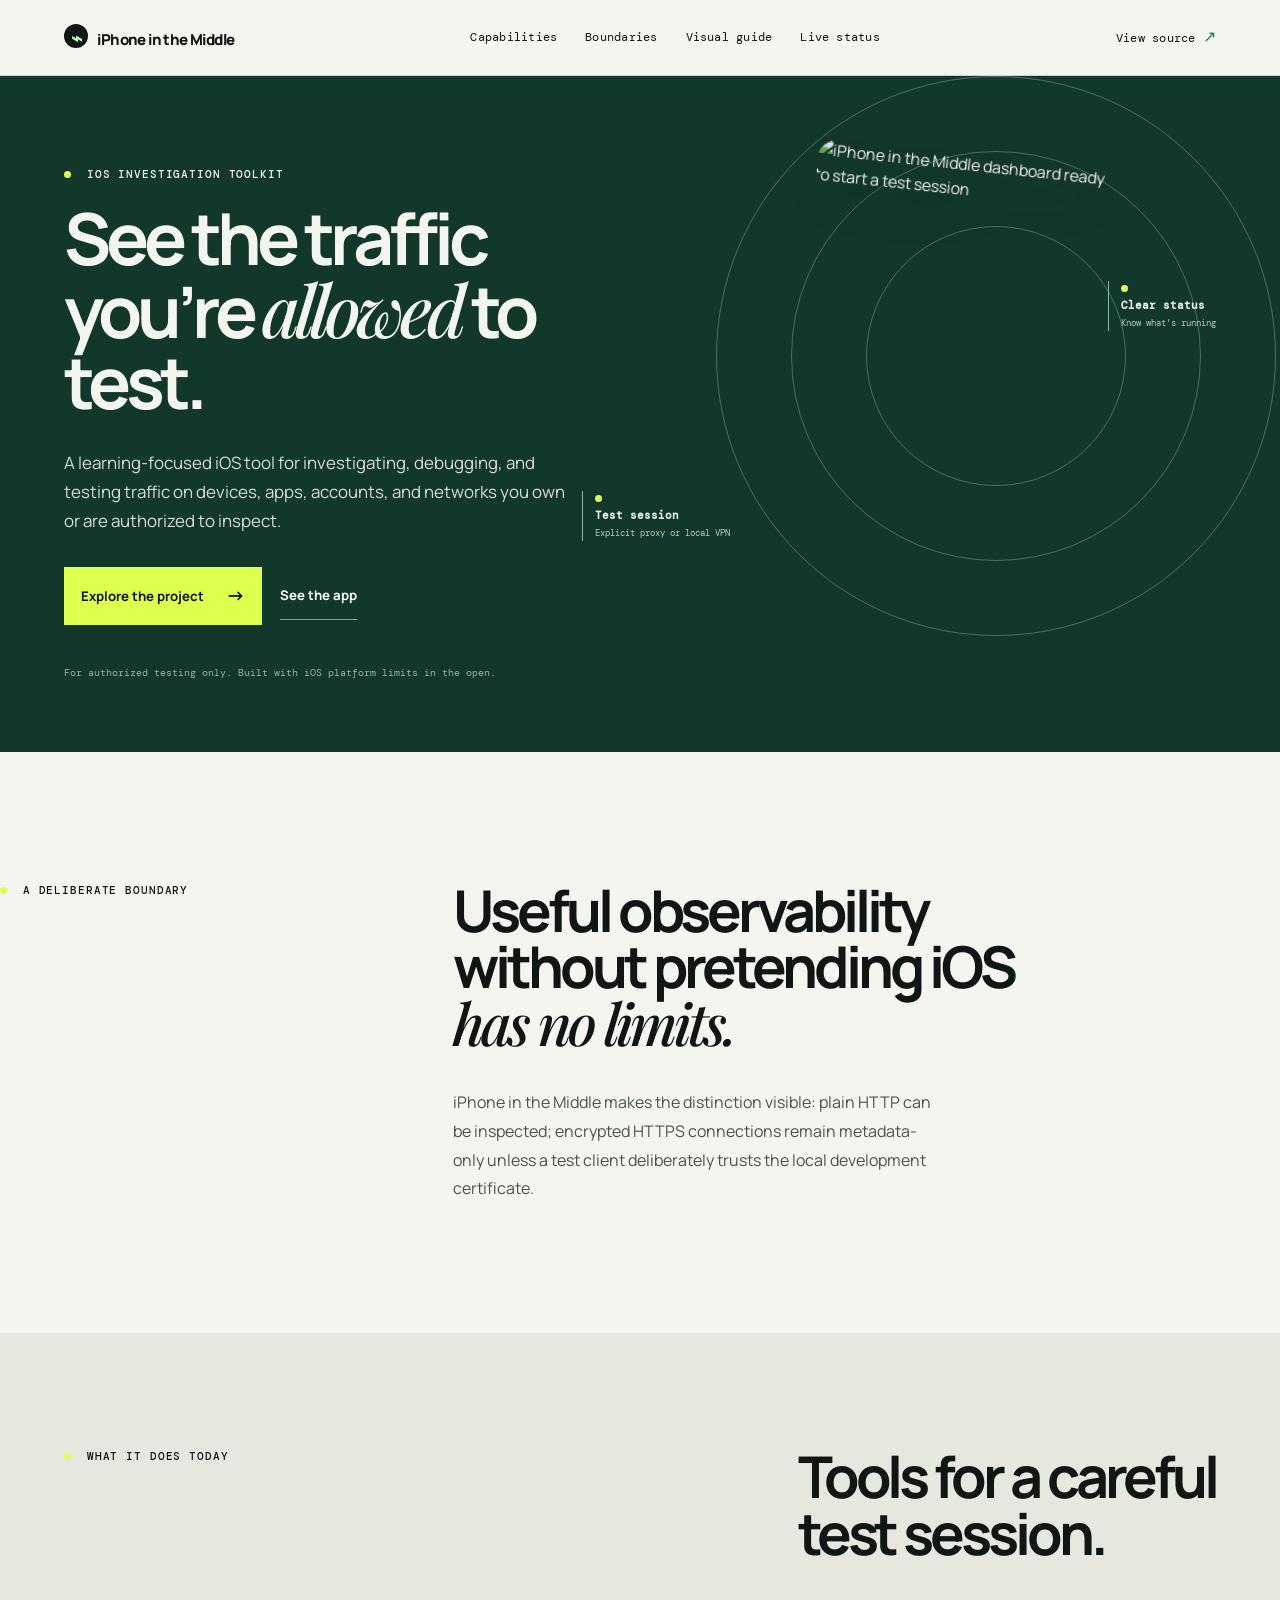
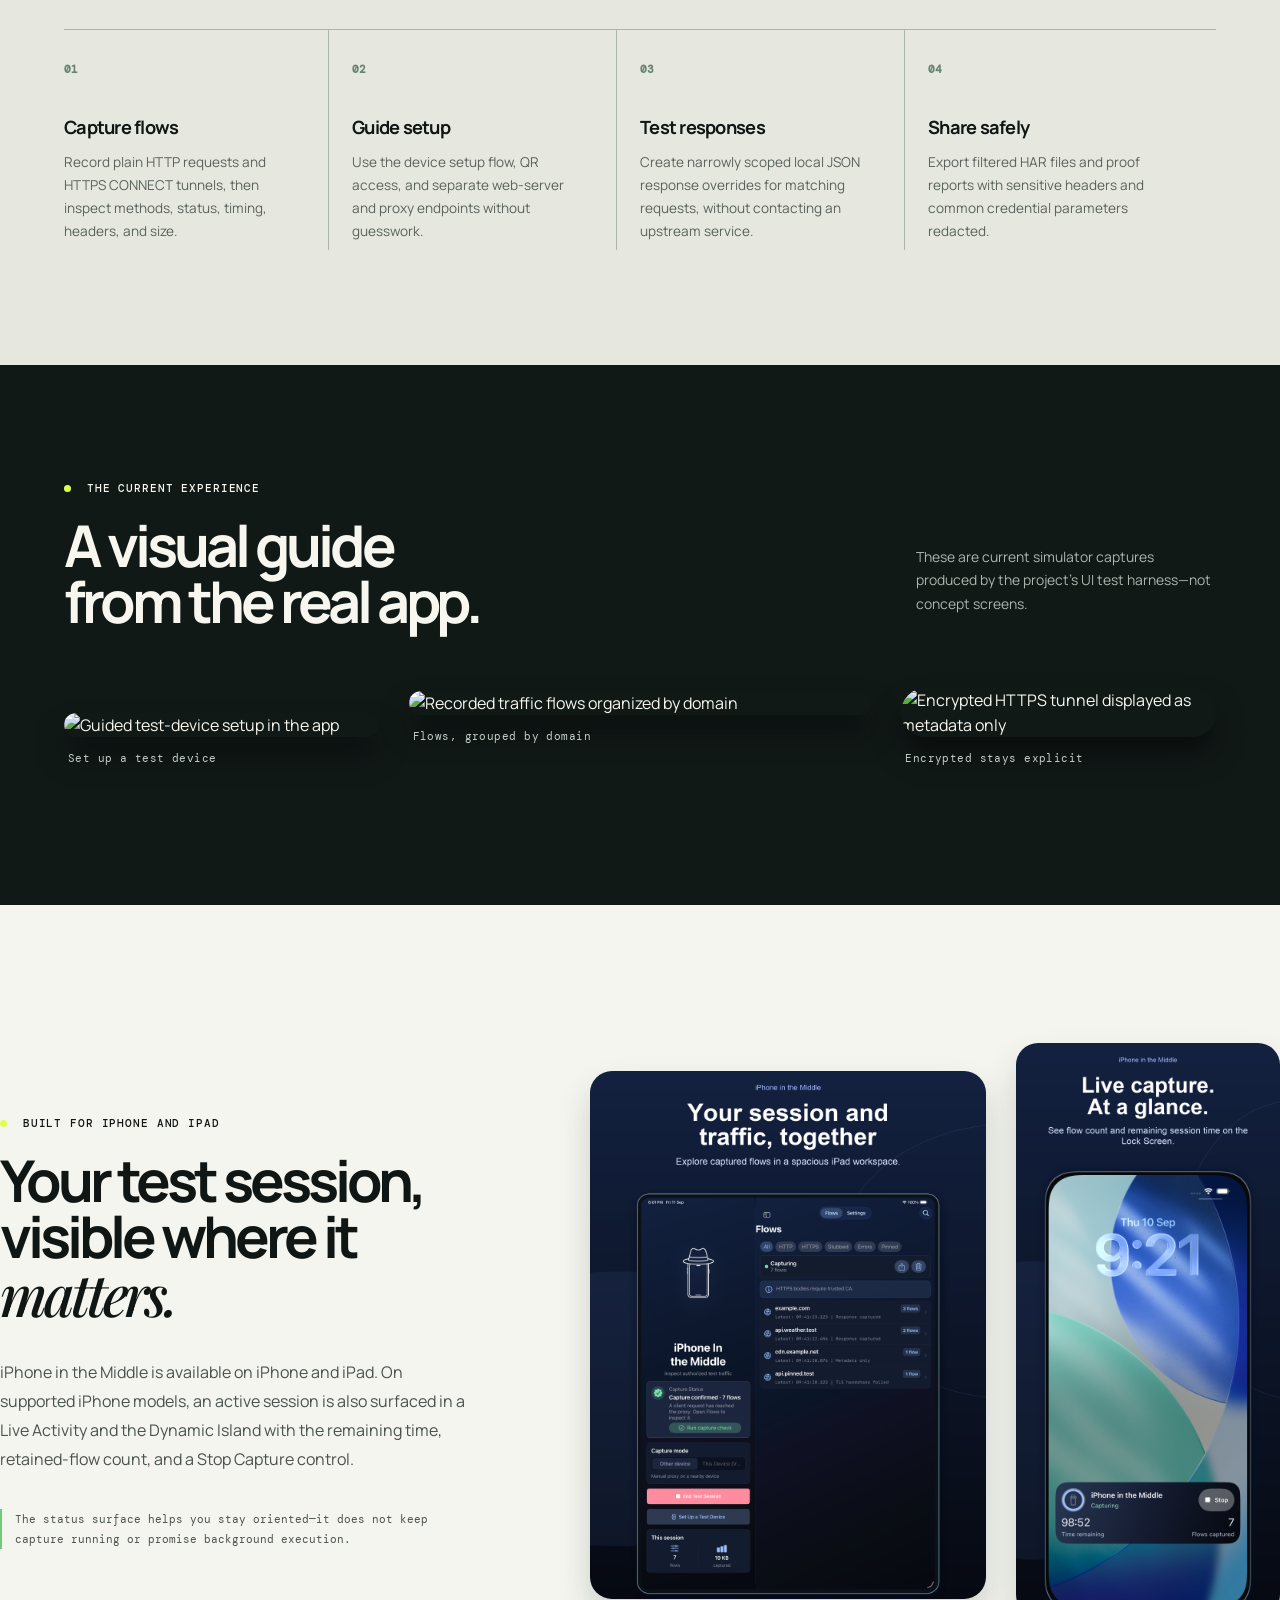
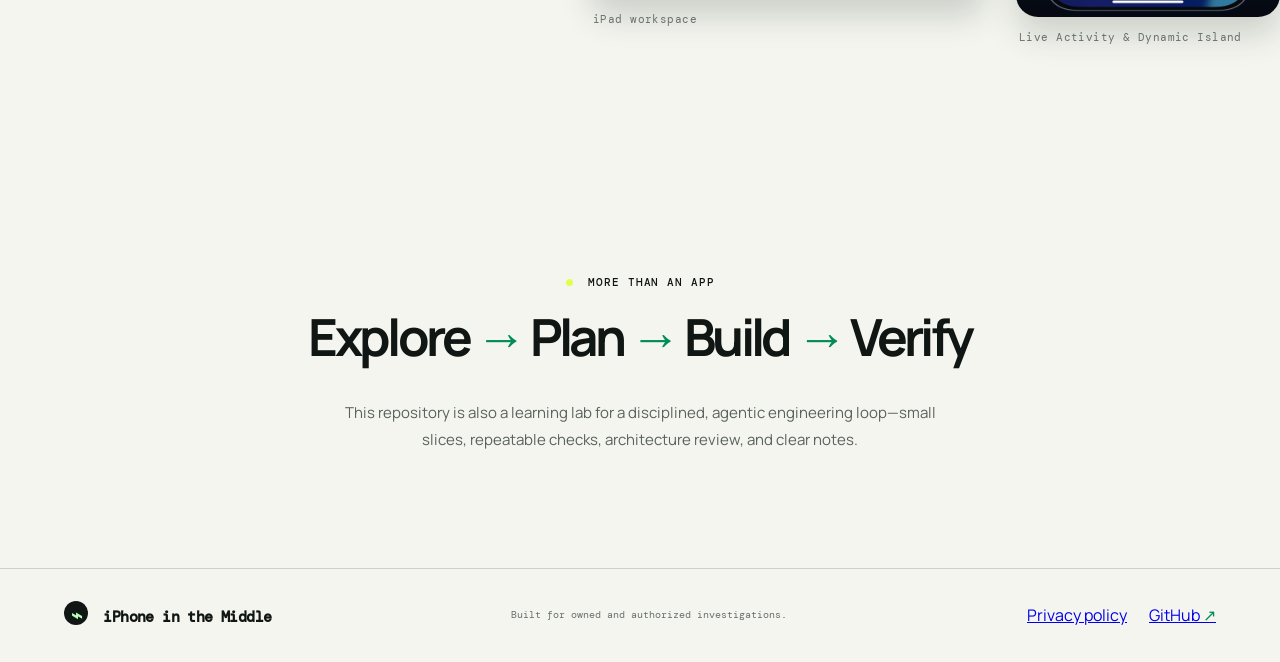
==== commit dc1ec692: "Reapply "Add privacy policy and device status features" This reverts commit 6bbaf50f4a5d77da491ca8cf" ====
--- a/index.html
+++ b/index.html
@@ -14,6 +14,7 @@
         <a href="#capabilities">Capabilities</a>
         <a href="#boundaries">Boundaries</a>
         <a href="#guide">Visual guide</a>
+        <a href="#status">Live status</a>
       </nav>
       <a class="header-link" href="https://github.com/depoon/iPhoneInTheMiddle">View source <span>↗</span></a>
     </header>
@@ -63,9 +64,22 @@
         </div>
       </section>
 
+      <section class="devices" id="status">
+        <div class="device-copy">
+          <p class="eyebrow"><span></span> Built for iPhone and iPad</p>
+          <h2>Your test session,<br />visible where it<br /><em>matters.</em></h2>
+          <p>iPhone in the Middle is available on iPhone and iPad. On supported iPhone models, an active session is also surfaced in a Live Activity and the Dynamic Island with the remaining time, retained-flow count, and a Stop Capture control.</p>
+          <p class="device-note">The status surface helps you stay oriented—it does not keep capture running or promise background execution.</p>
+        </div>
+        <div class="device-shots">
+          <figure class="ipad-shot"><img src="assets/ipad.png" alt="iPad interface showing local proxy controls and recorded flows" /><figcaption>iPad workspace</figcaption></figure>
+          <figure class="activity-shot"><img src="assets/live-activity.png" alt="Live Activity showing active capture status on the iPhone Lock Screen" /><figcaption>Live Activity &amp; Dynamic Island</figcaption></figure>
+        </div>
+      </section>
+
       <section class="workflow"><p class="eyebrow"><span></span> More than an app</p><h2>Explore <span>→</span> Plan <span>→</span> Build <span>→</span> Verify</h2><p>This repository is also a learning lab for a disciplined, agentic engineering loop—small slices, repeatable checks, architecture review, and clear notes.</p></section>
     </main>
 
-    <footer><a class="brand" href="#top"><span class="brand-mark">⌁</span> iPhone in the Middle</a><p>Built for owned and authorized investigations.</p><a href="https://github.com/depoon/iPhoneInTheMiddle">GitHub <span>↗</span></a></footer>
+    <footer><a class="brand" href="#top"><span class="brand-mark">⌁</span> iPhone in the Middle</a><p>Built for owned and authorized investigations.</p><div class="footer-links"><a href="privacy.html">Privacy policy</a><a href="https://github.com/depoon/iPhoneInTheMiddle">GitHub <span>↗</span></a></div></footer>
   </body>
 </html>
--- a/styles.css
+++ b/styles.css
@@ -2,5 +2,6 @@
 
 :root { --ink:#101614; --paper:#f5f5ef; --mint:#b9ffbc; --acid:#dfff4f; --line:#cdd0c8; --muted:#68706b; }
 *{box-sizing:border-box} html{scroll-behavior:smooth} body{margin:0;background:var(--paper);color:var(--ink);font-family:Manrope,Arial,sans-serif;font-size:16px;line-height:1.55}.site-header,footer{display:flex;align-items:center;justify-content:space-between;max-width:1440px;margin:auto;padding:24px 5vw;border-bottom:1px solid var(--line)}.brand{color:inherit;text-decoration:none;font-size:.94rem;font-weight:800;letter-spacing:-.04em}.brand-mark{display:inline-grid;place-items:center;width:24px;height:24px;margin-right:7px;border-radius:50%;background:var(--ink);color:var(--mint);font-family:serif;font-size:1.2rem}nav{display:flex;gap:28px}nav a,.header-link,footer>a{color:inherit;text-decoration:none;font-family:'DM Mono',monospace;font-size:.72rem;letter-spacing:.02em}.header-link span,footer span{color:#008c55;font-size:1rem}.hero{min-height:670px;overflow:hidden;position:relative;display:grid;grid-template-columns:minmax(360px,.9fr) minmax(450px,1.1fr);background:#12372b;color:#f5f5ef;padding:90px max(5vw,calc((100vw - 1296px)/2)) 60px}.hero-copy{position:relative;z-index:2;max-width:620px}.eyebrow{font-family:'DM Mono',monospace;text-transform:uppercase;letter-spacing:.08em;font-size:.68rem;font-weight:500;margin:0 0 20px}.eyebrow span{display:inline-block;width:7px;height:7px;border-radius:50%;background:var(--acid);margin-right:8px}.hero h1,h2{letter-spacing:-.07em;line-height:.98;margin:0;font-size:clamp(3.2rem,5.6vw,6.3rem);font-weight:700}.hero h1 em,h2 em{font-family:'Playfair Display',serif;font-weight:500}.lede{max-width:510px;margin:32px 0;color:#d3ded6;font-size:1.06rem;line-height:1.7}.hero-actions{display:flex;align-items:center;gap:18px}.button{display:inline-flex;align-items:center;gap:22px;padding:14px 17px;text-decoration:none;font-size:.83rem;font-weight:700}.primary{background:var(--acid);color:var(--ink)}.primary span{font-size:1.2rem}.quiet{color:white;border-bottom:1px solid #87a197;padding:13px 0}.fine-print{font-family:'DM Mono';font-size:.65rem;color:#9ab4a8;margin-top:40px}.hero-visual{position:relative;min-height:500px}.phone-wrap{position:absolute;width:300px;right:16%;top:-14px;filter:drop-shadow(0 24px 24px #071c1588);transform:rotate(6deg)}.phone-wrap img{display:block;width:100%;border-radius:37px}.signal{position:absolute;border:1px solid #487361;border-radius:50%;width:560px;height:560px;right:-60px;top:-90px}.signal.two{width:410px;height:410px;right:15px;top:-15px}.signal.three{width:260px;height:260px;right:90px;top:60px}.annotation{position:absolute;font-family:'DM Mono';font-size:.66rem;border-left:1px solid #89b9a0;padding-left:12px;color:#e4eee6}.annotation i{display:inline-block;width:7px;height:7px;background:var(--acid);border-radius:50%;margin-right:7px}.annotation strong,.annotation small{display:block}.annotation small{color:#b9cabd;margin-top:3px}.annotation-a{top:325px;left:0}.annotation-b{top:115px;right:0}.principle{max-width:1296px;margin:auto;padding:130px 0;display:grid;grid-template-columns:1fr 2fr;gap:40px}.principle h2{font-size:clamp(2.8rem,4.5vw,5.1rem)}.principle div>p{max-width:480px;margin:35px 0 0;font-size:1rem;line-height:1.8;color:#49524d}.capabilities{background:#e6e7df;padding:115px max(5vw,calc((100vw - 1296px)/2))}.section-intro{display:flex;justify-content:space-between;align-items:start;margin-bottom:68px}.section-intro h2,.gallery h2{font-size:clamp(2.8rem,4.5vw,5rem)}.capability-grid{display:grid;grid-template-columns:repeat(4,1fr);border-top:1px solid #adb5ad}.capability-grid article{padding:25px 28px 0 0;margin-right:23px;border-right:1px solid #adb5ad;min-height:220px}.capability-grid article:last-child{border:0}.capability-grid b{font-family:'DM Mono';font-size:.68rem;color:#668274}.capability-grid h3{font-size:1.14rem;letter-spacing:-.04em;margin:33px 0 10px}.capability-grid p{font-size:.85rem;color:#59625c;line-height:1.7;margin:0}.gallery{background:#111917;color:#f7f7ef;padding:115px max(5vw,calc((100vw - 1296px)/2)) 125px}.gallery-heading{display:flex;justify-content:space-between;align-items:end;margin-bottom:58px}.gallery-heading>p{max-width:300px;color:#a9b7ae;font-size:.87rem;line-height:1.7}.screens{display:grid;grid-template-columns:.85fr 1.25fr .85fr;gap:30px;align-items:end}.screens figure{margin:0}.screens img{width:100%;display:block;border-radius:25px;box-shadow:0 18px 30px #0007}.screens figcaption{font-family:'DM Mono';font-size:.67rem;letter-spacing:.04em;margin:13px 4px;color:#c4d1c8}.featured{transform:translateY(-22px)}.workflow{padding:115px 5vw;text-align:center;max-width:1050px;margin:auto}.workflow h2{font-size:clamp(2.3rem,4vw,4.4rem)}.workflow h2 span{color:#008c55;font-family:Arial;font-weight:400}.workflow>p:last-child{max-width:600px;margin:35px auto 0;color:#59625c;font-size:.94rem;line-height:1.8}footer{border-top:1px solid var(--line);border-bottom:0;padding-top:32px;padding-bottom:32px}footer p{font-family:'DM Mono';font-size:.65rem;color:var(--muted);margin:0}
-@media(max-width:800px){.site-header{padding:18px 5vw}.site-header nav{display:none}.header-link{font-size:.62rem}.hero{min-height:auto;display:block;padding-top:70px}.hero h1{font-size:3.35rem}.hero-visual{height:430px;margin-top:40px}.phone-wrap{width:225px;right:15%;top:10px}.signal{width:410px;height:410px;right:-70px;top:-30px}.signal.two{width:300px;height:300px;right:-15px;top:25px}.signal.three{width:190px;height:190px;right:40px;top:80px}.annotation-a{top:285px;left:1%}.annotation-b{top:115px;right:0}.principle{padding:80px 5vw;display:block}.principle .eyebrow{margin-bottom:45px}.section-intro,.gallery-heading{display:block}.capability-grid{grid-template-columns:1fr 1fr}.capability-grid article{min-height:195px;margin-right:18px;margin-bottom:25px}.capability-grid article:nth-child(2){border-right:0}.capabilities,.gallery{padding-top:80px;padding-bottom:80px}.screens{grid-template-columns:1fr 1fr;gap:18px}.screens figure:last-child{display:none}.featured{transform:none}.gallery-heading>p{margin:28px 0}.workflow{padding:85px 5vw}footer{align-items:flex-start;gap:14px;flex-direction:column}}
+ .footer-links{display:flex;gap:22px}.devices{display:grid;grid-template-columns:.85fr 1.15fr;gap:80px;align-items:center;max-width:1296px;margin:auto;padding:120px 0}.devices h2{font-size:clamp(2.8rem,4.5vw,5.1rem)}.device-copy>p:not(.eyebrow){max-width:465px;color:#49524d;line-height:1.8;margin:35px 0 0}.device-copy .device-note{font-family:'DM Mono';font-size:.7rem;color:#567264;border-left:2px solid #70ca78;padding-left:13px;line-height:1.7;margin-top:22px}.device-shots{display:grid;grid-template-columns:1.08fr .72fr;gap:30px;align-items:end}.device-shots figure{margin:0}.device-shots img{display:block;width:100%;border-radius:22px;box-shadow:0 18px 32px #1633262e}.device-shots figcaption{font-family:'DM Mono';font-size:.67rem;letter-spacing:.04em;margin:12px 3px;color:#66716a}.activity-shot{transform:translateY(18px)}.policy{max-width:900px;margin:0 auto;padding:100px 5vw 120px}.policy h1{font-size:clamp(3.2rem,5.6vw,6rem)}.policy h1 em{font-family:'Playfair Display',serif;font-weight:500}.policy-date{font-family:'DM Mono';font-size:.7rem;color:var(--muted);margin:25px 0 55px}.policy-intro{font-size:1.35rem;line-height:1.55;max-width:760px;padding:30px 0;border-top:1px solid var(--line);border-bottom:1px solid var(--line)}.policy section{padding:45px 0;border-bottom:1px solid var(--line)}.policy section h2{font-size:1.55rem;letter-spacing:-.05em;line-height:1.1}.policy section p{max-width:710px;color:#49524d;line-height:1.8;margin:18px 0 0}.policy section a{color:#087145;font-weight:700}.policy-page footer{max-width:none;padding-left:5vw;padding-right:5vw}
+@media(max-width:800px){.site-header{padding:18px 5vw}.site-header nav{display:none}.header-link{font-size:.62rem}.hero{min-height:auto;display:block;padding-top:70px}.hero h1{font-size:3.35rem}.hero-visual{height:430px;margin-top:40px}.phone-wrap{width:225px;right:15%;top:10px}.signal{width:410px;height:410px;right:-70px;top:-30px}.signal.two{width:300px;height:300px;right:-15px;top:25px}.signal.three{width:190px;height:190px;right:40px;top:80px}.annotation-a{top:285px;left:1%}.annotation-b{top:115px;right:0}.principle{padding:80px 5vw;display:block}.principle .eyebrow{margin-bottom:45px}.section-intro,.gallery-heading{display:block}.capability-grid{grid-template-columns:1fr 1fr}.capability-grid article{min-height:195px;margin-right:18px;margin-bottom:25px}.capability-grid article:nth-child(2){border-right:0}.capabilities,.gallery{padding-top:80px;padding-bottom:80px}.screens{grid-template-columns:1fr 1fr;gap:18px}.screens figure:last-child{display:none}.featured{transform:none}.gallery-heading>p{margin:28px 0}.devices{display:block;padding:80px 5vw}.device-shots{margin-top:50px;gap:18px}.workflow{padding:85px 5vw}footer{align-items:flex-start;gap:14px;flex-direction:column}}
 @media(max-width:430px){.hero h1{font-size:2.8rem}.hero-actions{align-items:flex-start;flex-direction:column;gap:8px}.principle h2,.section-intro h2,.gallery h2{font-size:2.7rem}.capability-grid{grid-template-columns:1fr}.capability-grid article{border-right:0;border-bottom:1px solid #adb5ad;padding-bottom:25px;margin-right:0}.screens{grid-template-columns:1fr}.screens figure:not(.featured){display:none}.featured{display:block!important}.phone-wrap{right:8%}.annotation-b{right:-12px}}
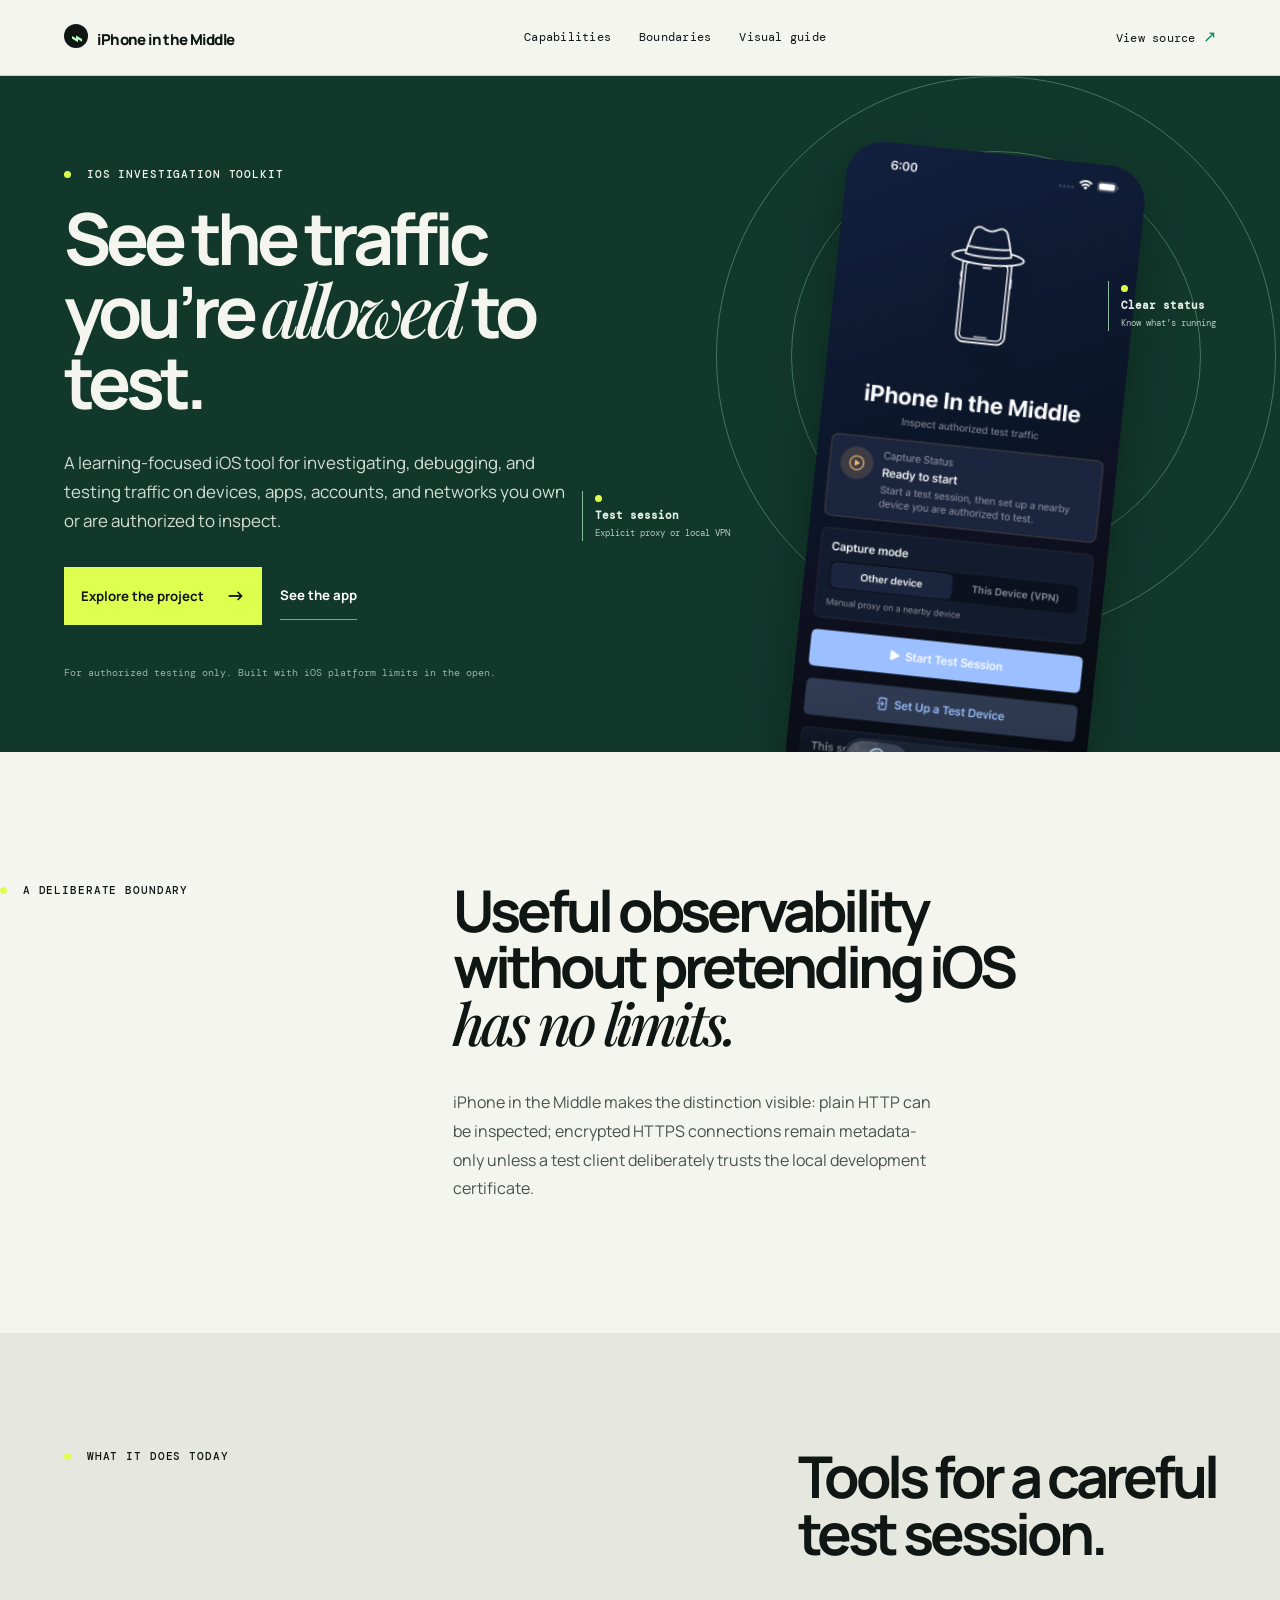
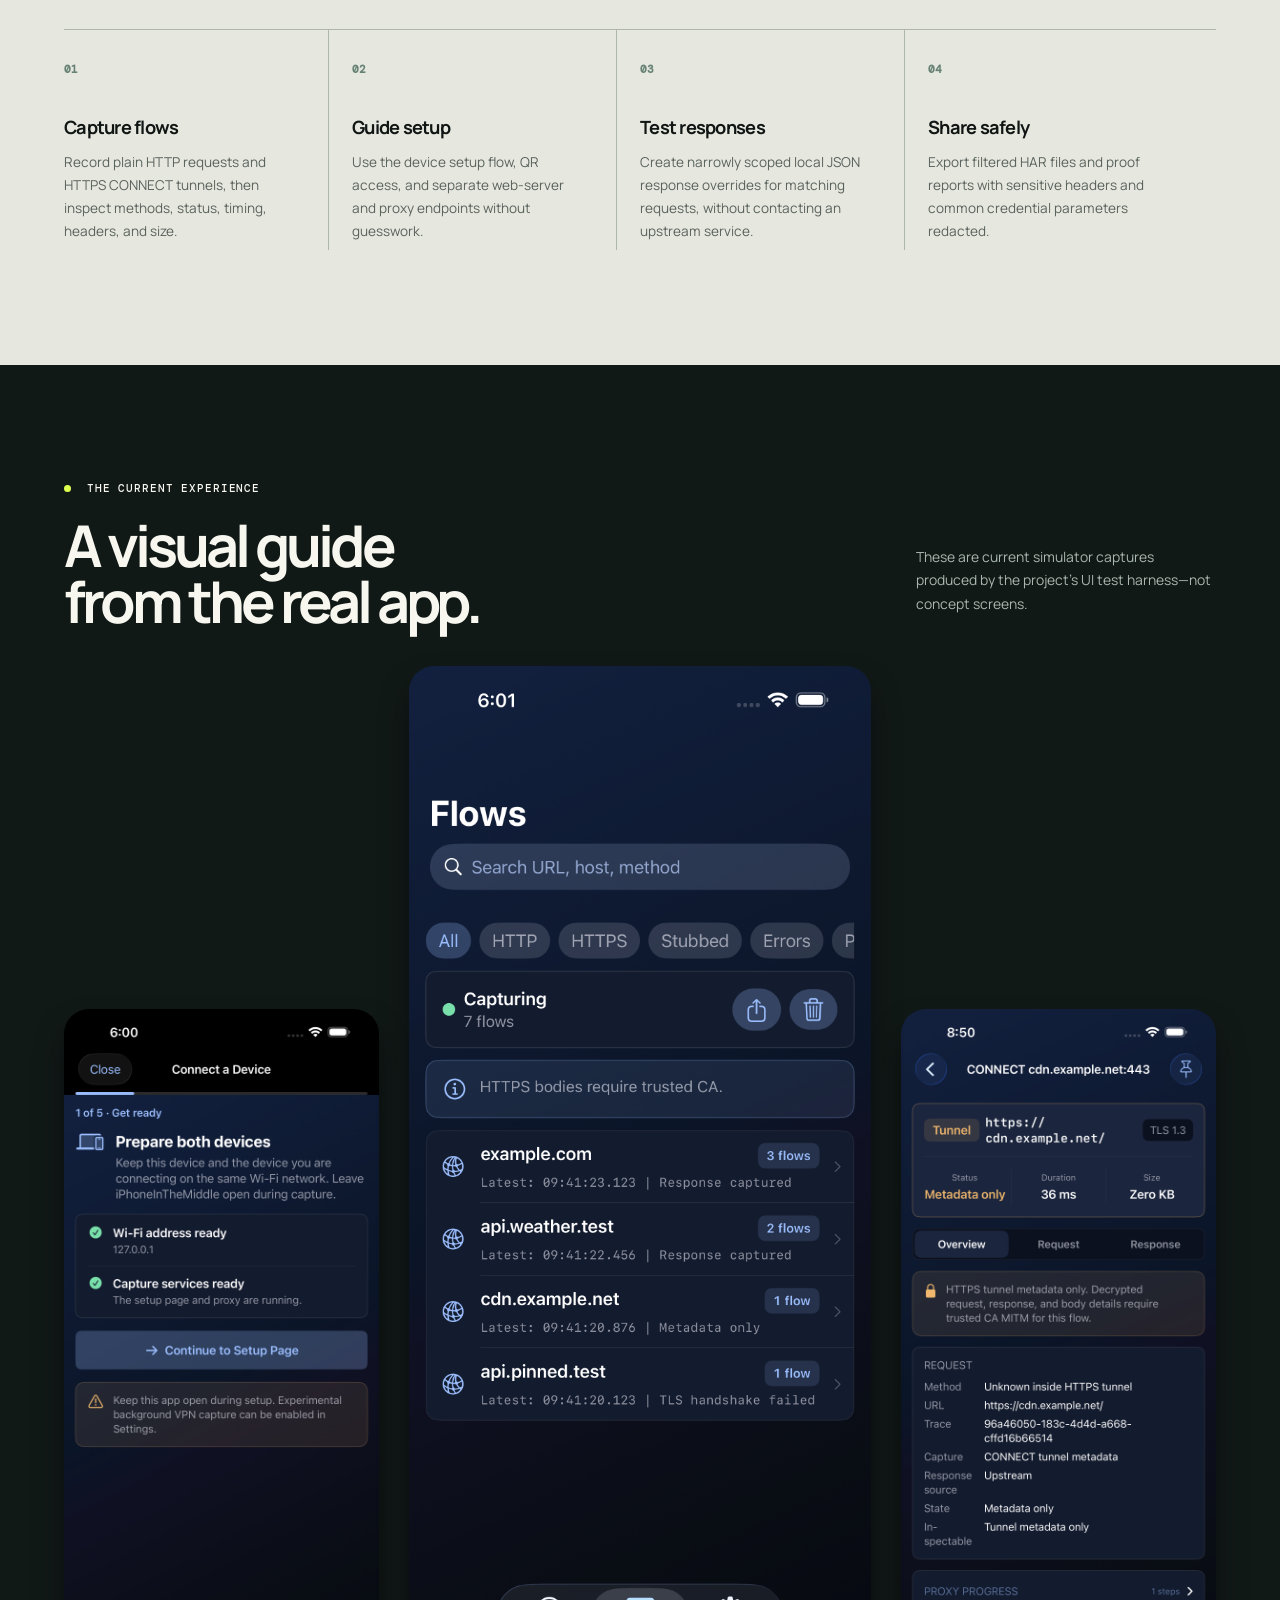
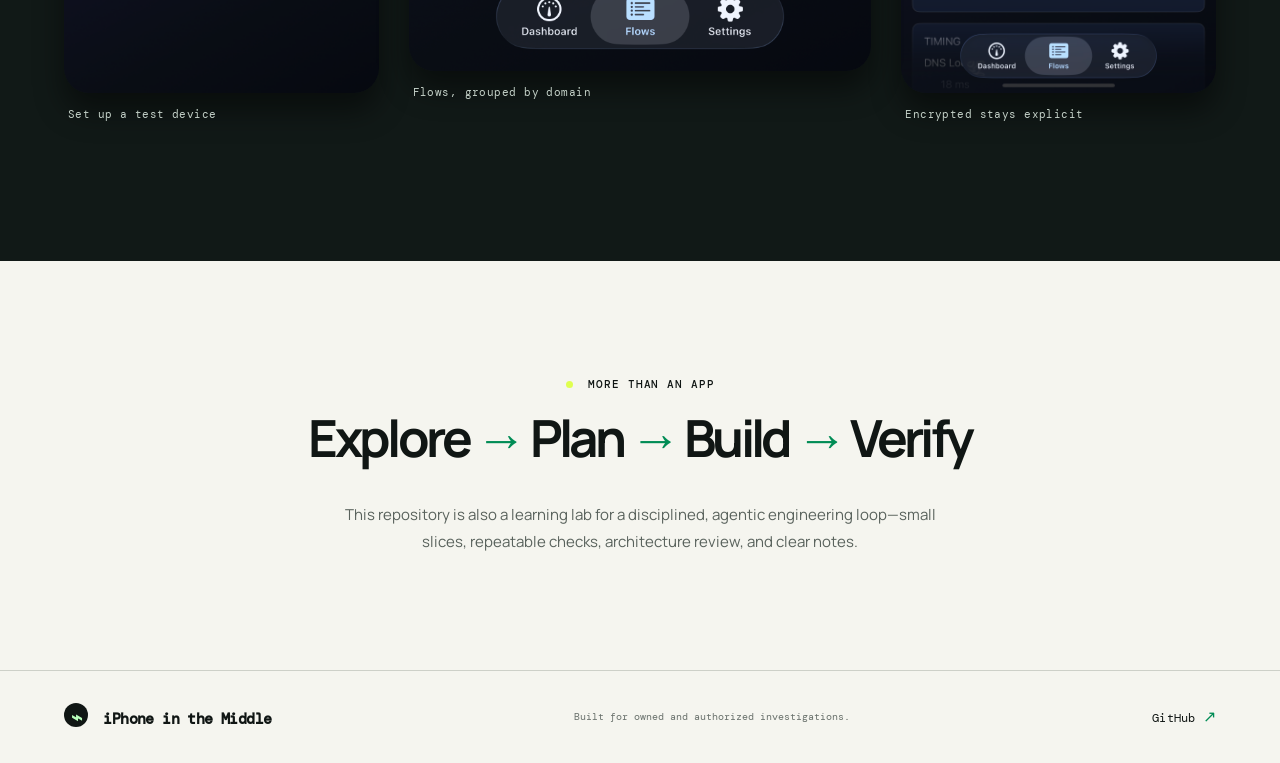
==== commit 3a3aae0e: "Reapply "Create iPhone in the Middle project site" This reverts commit a71be6799631b88abda99bf384e28" ====
--- a/index.html
+++ b/index.html
@@ -14,7 +14,6 @@
         <a href="#capabilities">Capabilities</a>
         <a href="#boundaries">Boundaries</a>
         <a href="#guide">Visual guide</a>
-        <a href="#status">Live status</a>
       </nav>
       <a class="header-link" href="https://github.com/depoon/iPhoneInTheMiddle">View source <span>↗</span></a>
     </header>
@@ -64,22 +63,9 @@
         </div>
       </section>
 
-      <section class="devices" id="status">
-        <div class="device-copy">
-          <p class="eyebrow"><span></span> Built for iPhone and iPad</p>
-          <h2>Your test session,<br />visible where it<br /><em>matters.</em></h2>
-          <p>iPhone in the Middle is available on iPhone and iPad. On supported iPhone models, an active session is also surfaced in a Live Activity and the Dynamic Island with the remaining time, retained-flow count, and a Stop Capture control.</p>
-          <p class="device-note">The status surface helps you stay oriented—it does not keep capture running or promise background execution.</p>
-        </div>
-        <div class="device-shots">
-          <figure class="ipad-shot"><img src="assets/ipad.png" alt="iPad interface showing local proxy controls and recorded flows" /><figcaption>iPad workspace</figcaption></figure>
-          <figure class="activity-shot"><img src="assets/live-activity.png" alt="Live Activity showing active capture status on the iPhone Lock Screen" /><figcaption>Live Activity &amp; Dynamic Island</figcaption></figure>
-        </div>
-      </section>
-
       <section class="workflow"><p class="eyebrow"><span></span> More than an app</p><h2>Explore <span>→</span> Plan <span>→</span> Build <span>→</span> Verify</h2><p>This repository is also a learning lab for a disciplined, agentic engineering loop—small slices, repeatable checks, architecture review, and clear notes.</p></section>
     </main>
 
-    <footer><a class="brand" href="#top"><span class="brand-mark">⌁</span> iPhone in the Middle</a><p>Built for owned and authorized investigations.</p><div class="footer-links"><a href="privacy.html">Privacy policy</a><a href="https://github.com/depoon/iPhoneInTheMiddle">GitHub <span>↗</span></a></div></footer>
+    <footer><a class="brand" href="#top"><span class="brand-mark">⌁</span> iPhone in the Middle</a><p>Built for owned and authorized investigations.</p><a href="https://github.com/depoon/iPhoneInTheMiddle">GitHub <span>↗</span></a></footer>
   </body>
 </html>
--- a/styles.css
+++ b/styles.css
@@ -2,6 +2,5 @@
 
 :root { --ink:#101614; --paper:#f5f5ef; --mint:#b9ffbc; --acid:#dfff4f; --line:#cdd0c8; --muted:#68706b; }
 *{box-sizing:border-box} html{scroll-behavior:smooth} body{margin:0;background:var(--paper);color:var(--ink);font-family:Manrope,Arial,sans-serif;font-size:16px;line-height:1.55}.site-header,footer{display:flex;align-items:center;justify-content:space-between;max-width:1440px;margin:auto;padding:24px 5vw;border-bottom:1px solid var(--line)}.brand{color:inherit;text-decoration:none;font-size:.94rem;font-weight:800;letter-spacing:-.04em}.brand-mark{display:inline-grid;place-items:center;width:24px;height:24px;margin-right:7px;border-radius:50%;background:var(--ink);color:var(--mint);font-family:serif;font-size:1.2rem}nav{display:flex;gap:28px}nav a,.header-link,footer>a{color:inherit;text-decoration:none;font-family:'DM Mono',monospace;font-size:.72rem;letter-spacing:.02em}.header-link span,footer span{color:#008c55;font-size:1rem}.hero{min-height:670px;overflow:hidden;position:relative;display:grid;grid-template-columns:minmax(360px,.9fr) minmax(450px,1.1fr);background:#12372b;color:#f5f5ef;padding:90px max(5vw,calc((100vw - 1296px)/2)) 60px}.hero-copy{position:relative;z-index:2;max-width:620px}.eyebrow{font-family:'DM Mono',monospace;text-transform:uppercase;letter-spacing:.08em;font-size:.68rem;font-weight:500;margin:0 0 20px}.eyebrow span{display:inline-block;width:7px;height:7px;border-radius:50%;background:var(--acid);margin-right:8px}.hero h1,h2{letter-spacing:-.07em;line-height:.98;margin:0;font-size:clamp(3.2rem,5.6vw,6.3rem);font-weight:700}.hero h1 em,h2 em{font-family:'Playfair Display',serif;font-weight:500}.lede{max-width:510px;margin:32px 0;color:#d3ded6;font-size:1.06rem;line-height:1.7}.hero-actions{display:flex;align-items:center;gap:18px}.button{display:inline-flex;align-items:center;gap:22px;padding:14px 17px;text-decoration:none;font-size:.83rem;font-weight:700}.primary{background:var(--acid);color:var(--ink)}.primary span{font-size:1.2rem}.quiet{color:white;border-bottom:1px solid #87a197;padding:13px 0}.fine-print{font-family:'DM Mono';font-size:.65rem;color:#9ab4a8;margin-top:40px}.hero-visual{position:relative;min-height:500px}.phone-wrap{position:absolute;width:300px;right:16%;top:-14px;filter:drop-shadow(0 24px 24px #071c1588);transform:rotate(6deg)}.phone-wrap img{display:block;width:100%;border-radius:37px}.signal{position:absolute;border:1px solid #487361;border-radius:50%;width:560px;height:560px;right:-60px;top:-90px}.signal.two{width:410px;height:410px;right:15px;top:-15px}.signal.three{width:260px;height:260px;right:90px;top:60px}.annotation{position:absolute;font-family:'DM Mono';font-size:.66rem;border-left:1px solid #89b9a0;padding-left:12px;color:#e4eee6}.annotation i{display:inline-block;width:7px;height:7px;background:var(--acid);border-radius:50%;margin-right:7px}.annotation strong,.annotation small{display:block}.annotation small{color:#b9cabd;margin-top:3px}.annotation-a{top:325px;left:0}.annotation-b{top:115px;right:0}.principle{max-width:1296px;margin:auto;padding:130px 0;display:grid;grid-template-columns:1fr 2fr;gap:40px}.principle h2{font-size:clamp(2.8rem,4.5vw,5.1rem)}.principle div>p{max-width:480px;margin:35px 0 0;font-size:1rem;line-height:1.8;color:#49524d}.capabilities{background:#e6e7df;padding:115px max(5vw,calc((100vw - 1296px)/2))}.section-intro{display:flex;justify-content:space-between;align-items:start;margin-bottom:68px}.section-intro h2,.gallery h2{font-size:clamp(2.8rem,4.5vw,5rem)}.capability-grid{display:grid;grid-template-columns:repeat(4,1fr);border-top:1px solid #adb5ad}.capability-grid article{padding:25px 28px 0 0;margin-right:23px;border-right:1px solid #adb5ad;min-height:220px}.capability-grid article:last-child{border:0}.capability-grid b{font-family:'DM Mono';font-size:.68rem;color:#668274}.capability-grid h3{font-size:1.14rem;letter-spacing:-.04em;margin:33px 0 10px}.capability-grid p{font-size:.85rem;color:#59625c;line-height:1.7;margin:0}.gallery{background:#111917;color:#f7f7ef;padding:115px max(5vw,calc((100vw - 1296px)/2)) 125px}.gallery-heading{display:flex;justify-content:space-between;align-items:end;margin-bottom:58px}.gallery-heading>p{max-width:300px;color:#a9b7ae;font-size:.87rem;line-height:1.7}.screens{display:grid;grid-template-columns:.85fr 1.25fr .85fr;gap:30px;align-items:end}.screens figure{margin:0}.screens img{width:100%;display:block;border-radius:25px;box-shadow:0 18px 30px #0007}.screens figcaption{font-family:'DM Mono';font-size:.67rem;letter-spacing:.04em;margin:13px 4px;color:#c4d1c8}.featured{transform:translateY(-22px)}.workflow{padding:115px 5vw;text-align:center;max-width:1050px;margin:auto}.workflow h2{font-size:clamp(2.3rem,4vw,4.4rem)}.workflow h2 span{color:#008c55;font-family:Arial;font-weight:400}.workflow>p:last-child{max-width:600px;margin:35px auto 0;color:#59625c;font-size:.94rem;line-height:1.8}footer{border-top:1px solid var(--line);border-bottom:0;padding-top:32px;padding-bottom:32px}footer p{font-family:'DM Mono';font-size:.65rem;color:var(--muted);margin:0}
- .footer-links{display:flex;gap:22px}.devices{display:grid;grid-template-columns:.85fr 1.15fr;gap:80px;align-items:center;max-width:1296px;margin:auto;padding:120px 0}.devices h2{font-size:clamp(2.8rem,4.5vw,5.1rem)}.device-copy>p:not(.eyebrow){max-width:465px;color:#49524d;line-height:1.8;margin:35px 0 0}.device-copy .device-note{font-family:'DM Mono';font-size:.7rem;color:#567264;border-left:2px solid #70ca78;padding-left:13px;line-height:1.7;margin-top:22px}.device-shots{display:grid;grid-template-columns:1.08fr .72fr;gap:30px;align-items:end}.device-shots figure{margin:0}.device-shots img{display:block;width:100%;border-radius:22px;box-shadow:0 18px 32px #1633262e}.device-shots figcaption{font-family:'DM Mono';font-size:.67rem;letter-spacing:.04em;margin:12px 3px;color:#66716a}.activity-shot{transform:translateY(18px)}.policy{max-width:900px;margin:0 auto;padding:100px 5vw 120px}.policy h1{font-size:clamp(3.2rem,5.6vw,6rem)}.policy h1 em{font-family:'Playfair Display',serif;font-weight:500}.policy-date{font-family:'DM Mono';font-size:.7rem;color:var(--muted);margin:25px 0 55px}.policy-intro{font-size:1.35rem;line-height:1.55;max-width:760px;padding:30px 0;border-top:1px solid var(--line);border-bottom:1px solid var(--line)}.policy section{padding:45px 0;border-bottom:1px solid var(--line)}.policy section h2{font-size:1.55rem;letter-spacing:-.05em;line-height:1.1}.policy section p{max-width:710px;color:#49524d;line-height:1.8;margin:18px 0 0}.policy section a{color:#087145;font-weight:700}.policy-page footer{max-width:none;padding-left:5vw;padding-right:5vw}
-@media(max-width:800px){.site-header{padding:18px 5vw}.site-header nav{display:none}.header-link{font-size:.62rem}.hero{min-height:auto;display:block;padding-top:70px}.hero h1{font-size:3.35rem}.hero-visual{height:430px;margin-top:40px}.phone-wrap{width:225px;right:15%;top:10px}.signal{width:410px;height:410px;right:-70px;top:-30px}.signal.two{width:300px;height:300px;right:-15px;top:25px}.signal.three{width:190px;height:190px;right:40px;top:80px}.annotation-a{top:285px;left:1%}.annotation-b{top:115px;right:0}.principle{padding:80px 5vw;display:block}.principle .eyebrow{margin-bottom:45px}.section-intro,.gallery-heading{display:block}.capability-grid{grid-template-columns:1fr 1fr}.capability-grid article{min-height:195px;margin-right:18px;margin-bottom:25px}.capability-grid article:nth-child(2){border-right:0}.capabilities,.gallery{padding-top:80px;padding-bottom:80px}.screens{grid-template-columns:1fr 1fr;gap:18px}.screens figure:last-child{display:none}.featured{transform:none}.gallery-heading>p{margin:28px 0}.devices{display:block;padding:80px 5vw}.device-shots{margin-top:50px;gap:18px}.workflow{padding:85px 5vw}footer{align-items:flex-start;gap:14px;flex-direction:column}}
+@media(max-width:800px){.site-header{padding:18px 5vw}.site-header nav{display:none}.header-link{font-size:.62rem}.hero{min-height:auto;display:block;padding-top:70px}.hero h1{font-size:3.35rem}.hero-visual{height:430px;margin-top:40px}.phone-wrap{width:225px;right:15%;top:10px}.signal{width:410px;height:410px;right:-70px;top:-30px}.signal.two{width:300px;height:300px;right:-15px;top:25px}.signal.three{width:190px;height:190px;right:40px;top:80px}.annotation-a{top:285px;left:1%}.annotation-b{top:115px;right:0}.principle{padding:80px 5vw;display:block}.principle .eyebrow{margin-bottom:45px}.section-intro,.gallery-heading{display:block}.capability-grid{grid-template-columns:1fr 1fr}.capability-grid article{min-height:195px;margin-right:18px;margin-bottom:25px}.capability-grid article:nth-child(2){border-right:0}.capabilities,.gallery{padding-top:80px;padding-bottom:80px}.screens{grid-template-columns:1fr 1fr;gap:18px}.screens figure:last-child{display:none}.featured{transform:none}.gallery-heading>p{margin:28px 0}.workflow{padding:85px 5vw}footer{align-items:flex-start;gap:14px;flex-direction:column}}
 @media(max-width:430px){.hero h1{font-size:2.8rem}.hero-actions{align-items:flex-start;flex-direction:column;gap:8px}.principle h2,.section-intro h2,.gallery h2{font-size:2.7rem}.capability-grid{grid-template-columns:1fr}.capability-grid article{border-right:0;border-bottom:1px solid #adb5ad;padding-bottom:25px;margin-right:0}.screens{grid-template-columns:1fr}.screens figure:not(.featured){display:none}.featured{display:block!important}.phone-wrap{right:8%}.annotation-b{right:-12px}}
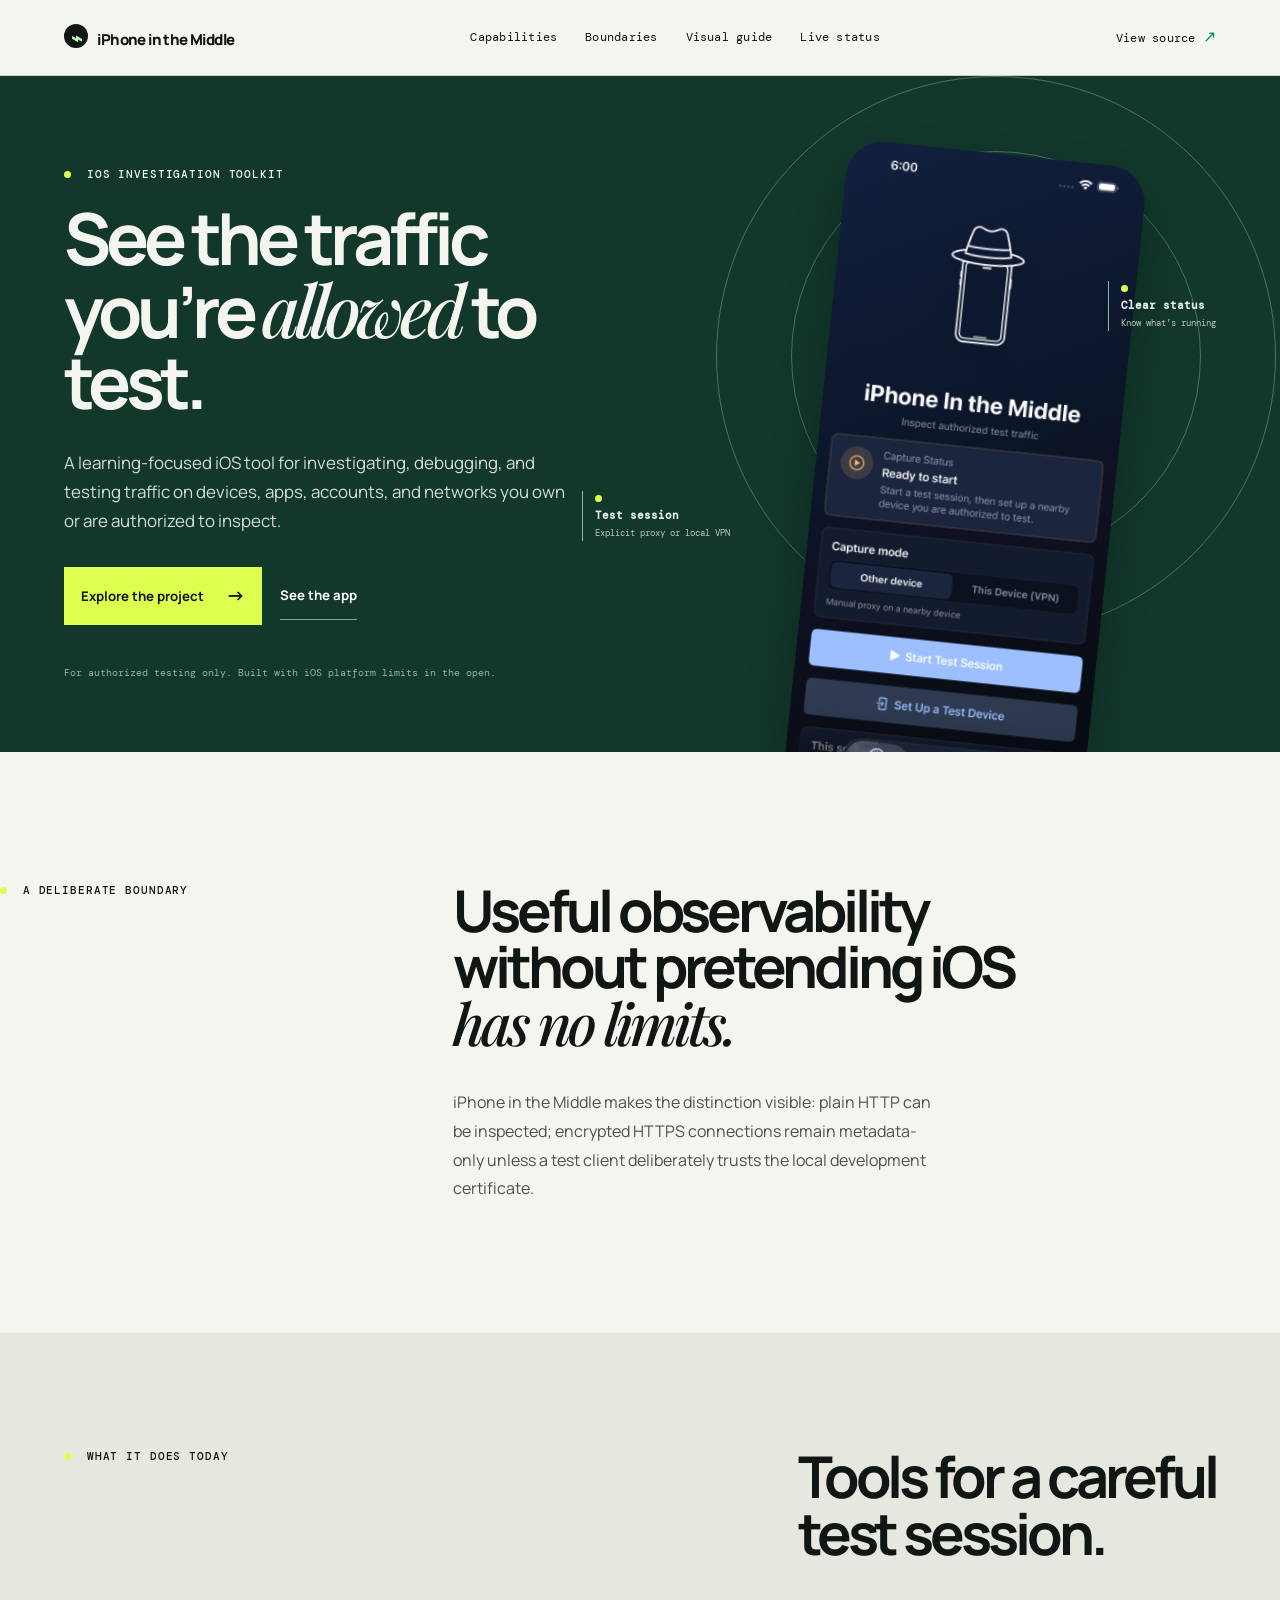
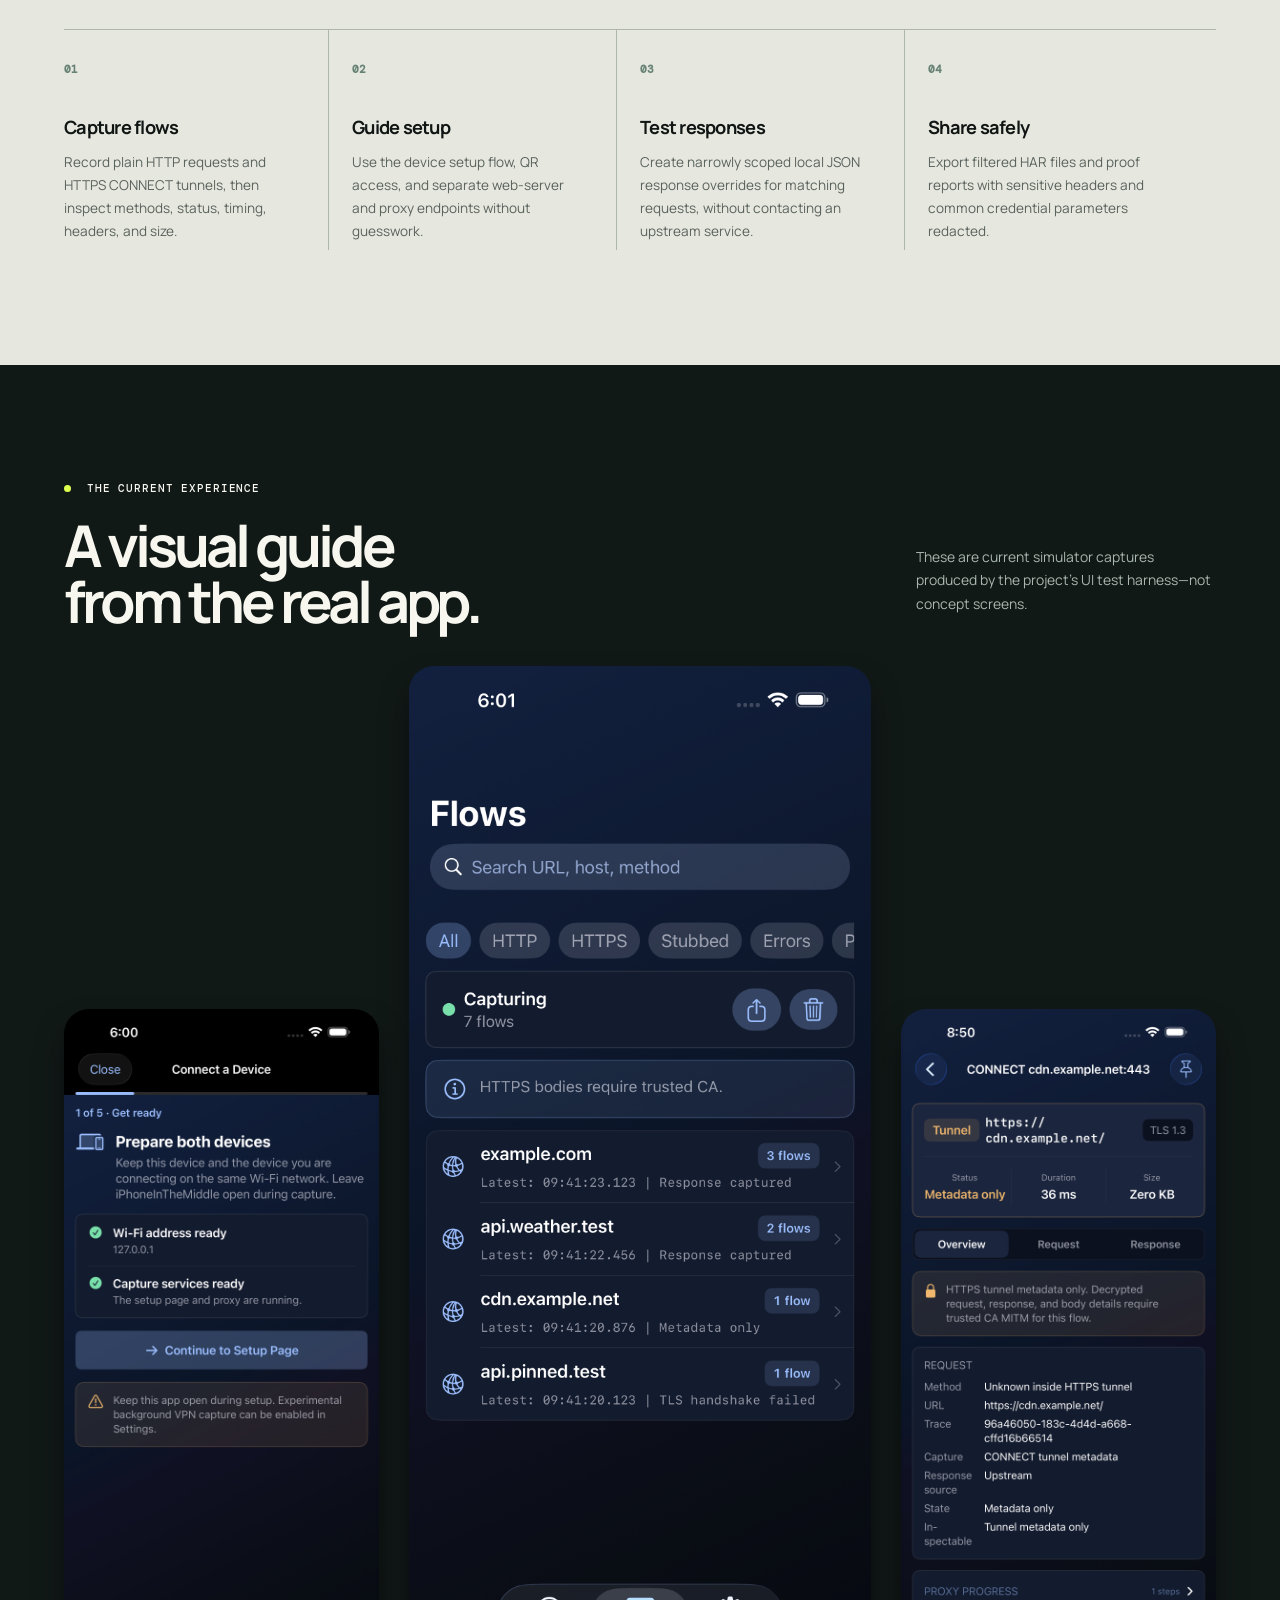
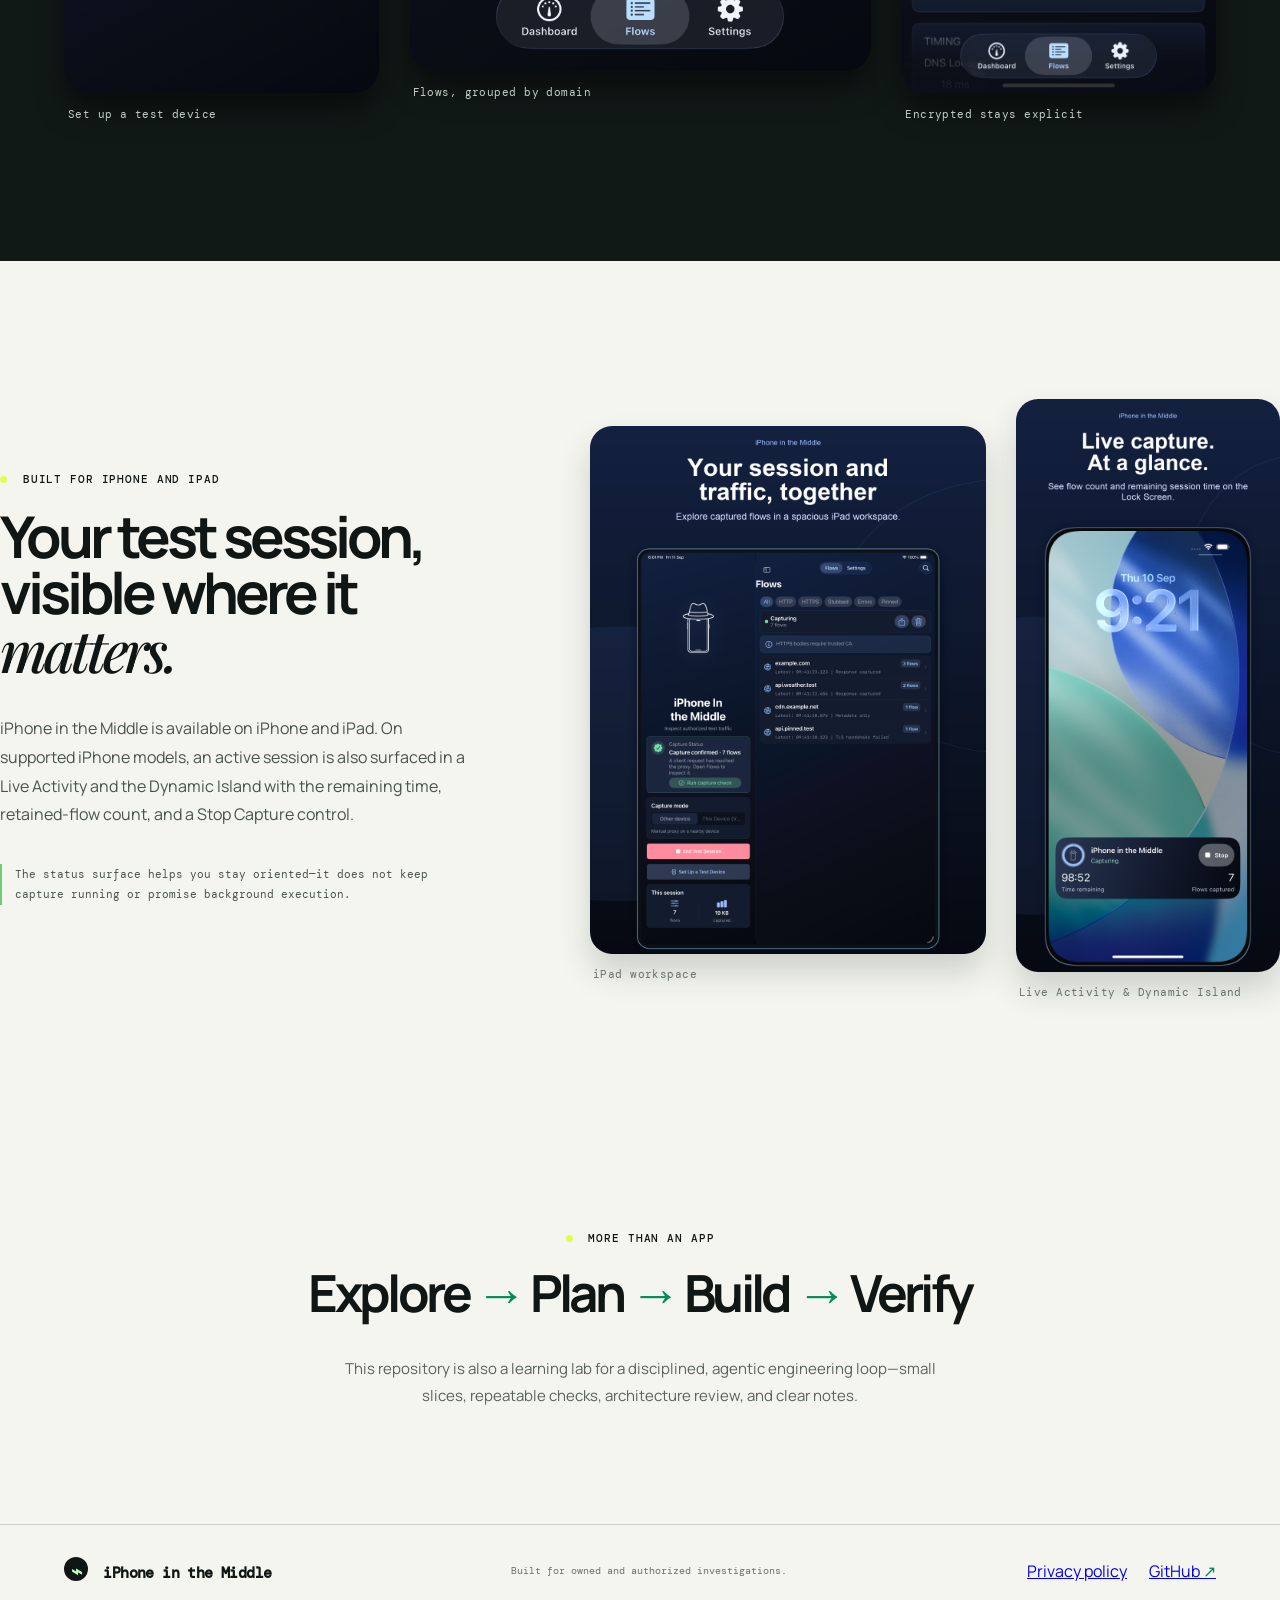
==== commit 1f9facb5: "Merge pull request #1 from depoon/codex/project-site" ====
--- a/index.html
+++ b/index.html
@@ -14,6 +14,7 @@
         <a href="#capabilities">Capabilities</a>
         <a href="#boundaries">Boundaries</a>
         <a href="#guide">Visual guide</a>
+        <a href="#status">Live status</a>
       </nav>
       <a class="header-link" href="https://github.com/depoon/iPhoneInTheMiddle">View source <span>↗</span></a>
     </header>
@@ -63,9 +64,22 @@
         </div>
       </section>
 
+      <section class="devices" id="status">
+        <div class="device-copy">
+          <p class="eyebrow"><span></span> Built for iPhone and iPad</p>
+          <h2>Your test session,<br />visible where it<br /><em>matters.</em></h2>
+          <p>iPhone in the Middle is available on iPhone and iPad. On supported iPhone models, an active session is also surfaced in a Live Activity and the Dynamic Island with the remaining time, retained-flow count, and a Stop Capture control.</p>
+          <p class="device-note">The status surface helps you stay oriented—it does not keep capture running or promise background execution.</p>
+        </div>
+        <div class="device-shots">
+          <figure class="ipad-shot"><img src="assets/ipad.png" alt="iPad interface showing local proxy controls and recorded flows" /><figcaption>iPad workspace</figcaption></figure>
+          <figure class="activity-shot"><img src="assets/live-activity.png" alt="Live Activity showing active capture status on the iPhone Lock Screen" /><figcaption>Live Activity &amp; Dynamic Island</figcaption></figure>
+        </div>
+      </section>
+
       <section class="workflow"><p class="eyebrow"><span></span> More than an app</p><h2>Explore <span>→</span> Plan <span>→</span> Build <span>→</span> Verify</h2><p>This repository is also a learning lab for a disciplined, agentic engineering loop—small slices, repeatable checks, architecture review, and clear notes.</p></section>
     </main>
 
-    <footer><a class="brand" href="#top"><span class="brand-mark">⌁</span> iPhone in the Middle</a><p>Built for owned and authorized investigations.</p><a href="https://github.com/depoon/iPhoneInTheMiddle">GitHub <span>↗</span></a></footer>
+    <footer><a class="brand" href="#top"><span class="brand-mark">⌁</span> iPhone in the Middle</a><p>Built for owned and authorized investigations.</p><div class="footer-links"><a href="privacy.html">Privacy policy</a><a href="https://github.com/depoon/iPhoneInTheMiddle">GitHub <span>↗</span></a></div></footer>
   </body>
 </html>
--- a/styles.css
+++ b/styles.css
@@ -2,5 +2,6 @@
 
 :root { --ink:#101614; --paper:#f5f5ef; --mint:#b9ffbc; --acid:#dfff4f; --line:#cdd0c8; --muted:#68706b; }
 *{box-sizing:border-box} html{scroll-behavior:smooth} body{margin:0;background:var(--paper);color:var(--ink);font-family:Manrope,Arial,sans-serif;font-size:16px;line-height:1.55}.site-header,footer{display:flex;align-items:center;justify-content:space-between;max-width:1440px;margin:auto;padding:24px 5vw;border-bottom:1px solid var(--line)}.brand{color:inherit;text-decoration:none;font-size:.94rem;font-weight:800;letter-spacing:-.04em}.brand-mark{display:inline-grid;place-items:center;width:24px;height:24px;margin-right:7px;border-radius:50%;background:var(--ink);color:var(--mint);font-family:serif;font-size:1.2rem}nav{display:flex;gap:28px}nav a,.header-link,footer>a{color:inherit;text-decoration:none;font-family:'DM Mono',monospace;font-size:.72rem;letter-spacing:.02em}.header-link span,footer span{color:#008c55;font-size:1rem}.hero{min-height:670px;overflow:hidden;position:relative;display:grid;grid-template-columns:minmax(360px,.9fr) minmax(450px,1.1fr);background:#12372b;color:#f5f5ef;padding:90px max(5vw,calc((100vw - 1296px)/2)) 60px}.hero-copy{position:relative;z-index:2;max-width:620px}.eyebrow{font-family:'DM Mono',monospace;text-transform:uppercase;letter-spacing:.08em;font-size:.68rem;font-weight:500;margin:0 0 20px}.eyebrow span{display:inline-block;width:7px;height:7px;border-radius:50%;background:var(--acid);margin-right:8px}.hero h1,h2{letter-spacing:-.07em;line-height:.98;margin:0;font-size:clamp(3.2rem,5.6vw,6.3rem);font-weight:700}.hero h1 em,h2 em{font-family:'Playfair Display',serif;font-weight:500}.lede{max-width:510px;margin:32px 0;color:#d3ded6;font-size:1.06rem;line-height:1.7}.hero-actions{display:flex;align-items:center;gap:18px}.button{display:inline-flex;align-items:center;gap:22px;padding:14px 17px;text-decoration:none;font-size:.83rem;font-weight:700}.primary{background:var(--acid);color:var(--ink)}.primary span{font-size:1.2rem}.quiet{color:white;border-bottom:1px solid #87a197;padding:13px 0}.fine-print{font-family:'DM Mono';font-size:.65rem;color:#9ab4a8;margin-top:40px}.hero-visual{position:relative;min-height:500px}.phone-wrap{position:absolute;width:300px;right:16%;top:-14px;filter:drop-shadow(0 24px 24px #071c1588);transform:rotate(6deg)}.phone-wrap img{display:block;width:100%;border-radius:37px}.signal{position:absolute;border:1px solid #487361;border-radius:50%;width:560px;height:560px;right:-60px;top:-90px}.signal.two{width:410px;height:410px;right:15px;top:-15px}.signal.three{width:260px;height:260px;right:90px;top:60px}.annotation{position:absolute;font-family:'DM Mono';font-size:.66rem;border-left:1px solid #89b9a0;padding-left:12px;color:#e4eee6}.annotation i{display:inline-block;width:7px;height:7px;background:var(--acid);border-radius:50%;margin-right:7px}.annotation strong,.annotation small{display:block}.annotation small{color:#b9cabd;margin-top:3px}.annotation-a{top:325px;left:0}.annotation-b{top:115px;right:0}.principle{max-width:1296px;margin:auto;padding:130px 0;display:grid;grid-template-columns:1fr 2fr;gap:40px}.principle h2{font-size:clamp(2.8rem,4.5vw,5.1rem)}.principle div>p{max-width:480px;margin:35px 0 0;font-size:1rem;line-height:1.8;color:#49524d}.capabilities{background:#e6e7df;padding:115px max(5vw,calc((100vw - 1296px)/2))}.section-intro{display:flex;justify-content:space-between;align-items:start;margin-bottom:68px}.section-intro h2,.gallery h2{font-size:clamp(2.8rem,4.5vw,5rem)}.capability-grid{display:grid;grid-template-columns:repeat(4,1fr);border-top:1px solid #adb5ad}.capability-grid article{padding:25px 28px 0 0;margin-right:23px;border-right:1px solid #adb5ad;min-height:220px}.capability-grid article:last-child{border:0}.capability-grid b{font-family:'DM Mono';font-size:.68rem;color:#668274}.capability-grid h3{font-size:1.14rem;letter-spacing:-.04em;margin:33px 0 10px}.capability-grid p{font-size:.85rem;color:#59625c;line-height:1.7;margin:0}.gallery{background:#111917;color:#f7f7ef;padding:115px max(5vw,calc((100vw - 1296px)/2)) 125px}.gallery-heading{display:flex;justify-content:space-between;align-items:end;margin-bottom:58px}.gallery-heading>p{max-width:300px;color:#a9b7ae;font-size:.87rem;line-height:1.7}.screens{display:grid;grid-template-columns:.85fr 1.25fr .85fr;gap:30px;align-items:end}.screens figure{margin:0}.screens img{width:100%;display:block;border-radius:25px;box-shadow:0 18px 30px #0007}.screens figcaption{font-family:'DM Mono';font-size:.67rem;letter-spacing:.04em;margin:13px 4px;color:#c4d1c8}.featured{transform:translateY(-22px)}.workflow{padding:115px 5vw;text-align:center;max-width:1050px;margin:auto}.workflow h2{font-size:clamp(2.3rem,4vw,4.4rem)}.workflow h2 span{color:#008c55;font-family:Arial;font-weight:400}.workflow>p:last-child{max-width:600px;margin:35px auto 0;color:#59625c;font-size:.94rem;line-height:1.8}footer{border-top:1px solid var(--line);border-bottom:0;padding-top:32px;padding-bottom:32px}footer p{font-family:'DM Mono';font-size:.65rem;color:var(--muted);margin:0}
-@media(max-width:800px){.site-header{padding:18px 5vw}.site-header nav{display:none}.header-link{font-size:.62rem}.hero{min-height:auto;display:block;padding-top:70px}.hero h1{font-size:3.35rem}.hero-visual{height:430px;margin-top:40px}.phone-wrap{width:225px;right:15%;top:10px}.signal{width:410px;height:410px;right:-70px;top:-30px}.signal.two{width:300px;height:300px;right:-15px;top:25px}.signal.three{width:190px;height:190px;right:40px;top:80px}.annotation-a{top:285px;left:1%}.annotation-b{top:115px;right:0}.principle{padding:80px 5vw;display:block}.principle .eyebrow{margin-bottom:45px}.section-intro,.gallery-heading{display:block}.capability-grid{grid-template-columns:1fr 1fr}.capability-grid article{min-height:195px;margin-right:18px;margin-bottom:25px}.capability-grid article:nth-child(2){border-right:0}.capabilities,.gallery{padding-top:80px;padding-bottom:80px}.screens{grid-template-columns:1fr 1fr;gap:18px}.screens figure:last-child{display:none}.featured{transform:none}.gallery-heading>p{margin:28px 0}.workflow{padding:85px 5vw}footer{align-items:flex-start;gap:14px;flex-direction:column}}
+ .footer-links{display:flex;gap:22px}.devices{display:grid;grid-template-columns:.85fr 1.15fr;gap:80px;align-items:center;max-width:1296px;margin:auto;padding:120px 0}.devices h2{font-size:clamp(2.8rem,4.5vw,5.1rem)}.device-copy>p:not(.eyebrow){max-width:465px;color:#49524d;line-height:1.8;margin:35px 0 0}.device-copy .device-note{font-family:'DM Mono';font-size:.7rem;color:#567264;border-left:2px solid #70ca78;padding-left:13px;line-height:1.7;margin-top:22px}.device-shots{display:grid;grid-template-columns:1.08fr .72fr;gap:30px;align-items:end}.device-shots figure{margin:0}.device-shots img{display:block;width:100%;border-radius:22px;box-shadow:0 18px 32px #1633262e}.device-shots figcaption{font-family:'DM Mono';font-size:.67rem;letter-spacing:.04em;margin:12px 3px;color:#66716a}.activity-shot{transform:translateY(18px)}.policy{max-width:900px;margin:0 auto;padding:100px 5vw 120px}.policy h1{font-size:clamp(3.2rem,5.6vw,6rem)}.policy h1 em{font-family:'Playfair Display',serif;font-weight:500}.policy-date{font-family:'DM Mono';font-size:.7rem;color:var(--muted);margin:25px 0 55px}.policy-intro{font-size:1.35rem;line-height:1.55;max-width:760px;padding:30px 0;border-top:1px solid var(--line);border-bottom:1px solid var(--line)}.policy section{padding:45px 0;border-bottom:1px solid var(--line)}.policy section h2{font-size:1.55rem;letter-spacing:-.05em;line-height:1.1}.policy section p{max-width:710px;color:#49524d;line-height:1.8;margin:18px 0 0}.policy section a{color:#087145;font-weight:700}.policy-page footer{max-width:none;padding-left:5vw;padding-right:5vw}
+@media(max-width:800px){.site-header{padding:18px 5vw}.site-header nav{display:none}.header-link{font-size:.62rem}.hero{min-height:auto;display:block;padding-top:70px}.hero h1{font-size:3.35rem}.hero-visual{height:430px;margin-top:40px}.phone-wrap{width:225px;right:15%;top:10px}.signal{width:410px;height:410px;right:-70px;top:-30px}.signal.two{width:300px;height:300px;right:-15px;top:25px}.signal.three{width:190px;height:190px;right:40px;top:80px}.annotation-a{top:285px;left:1%}.annotation-b{top:115px;right:0}.principle{padding:80px 5vw;display:block}.principle .eyebrow{margin-bottom:45px}.section-intro,.gallery-heading{display:block}.capability-grid{grid-template-columns:1fr 1fr}.capability-grid article{min-height:195px;margin-right:18px;margin-bottom:25px}.capability-grid article:nth-child(2){border-right:0}.capabilities,.gallery{padding-top:80px;padding-bottom:80px}.screens{grid-template-columns:1fr 1fr;gap:18px}.screens figure:last-child{display:none}.featured{transform:none}.gallery-heading>p{margin:28px 0}.devices{display:block;padding:80px 5vw}.device-shots{margin-top:50px;gap:18px}.workflow{padding:85px 5vw}footer{align-items:flex-start;gap:14px;flex-direction:column}}
 @media(max-width:430px){.hero h1{font-size:2.8rem}.hero-actions{align-items:flex-start;flex-direction:column;gap:8px}.principle h2,.section-intro h2,.gallery h2{font-size:2.7rem}.capability-grid{grid-template-columns:1fr}.capability-grid article{border-right:0;border-bottom:1px solid #adb5ad;padding-bottom:25px;margin-right:0}.screens{grid-template-columns:1fr}.screens figure:not(.featured){display:none}.featured{display:block!important}.phone-wrap{right:8%}.annotation-b{right:-12px}}
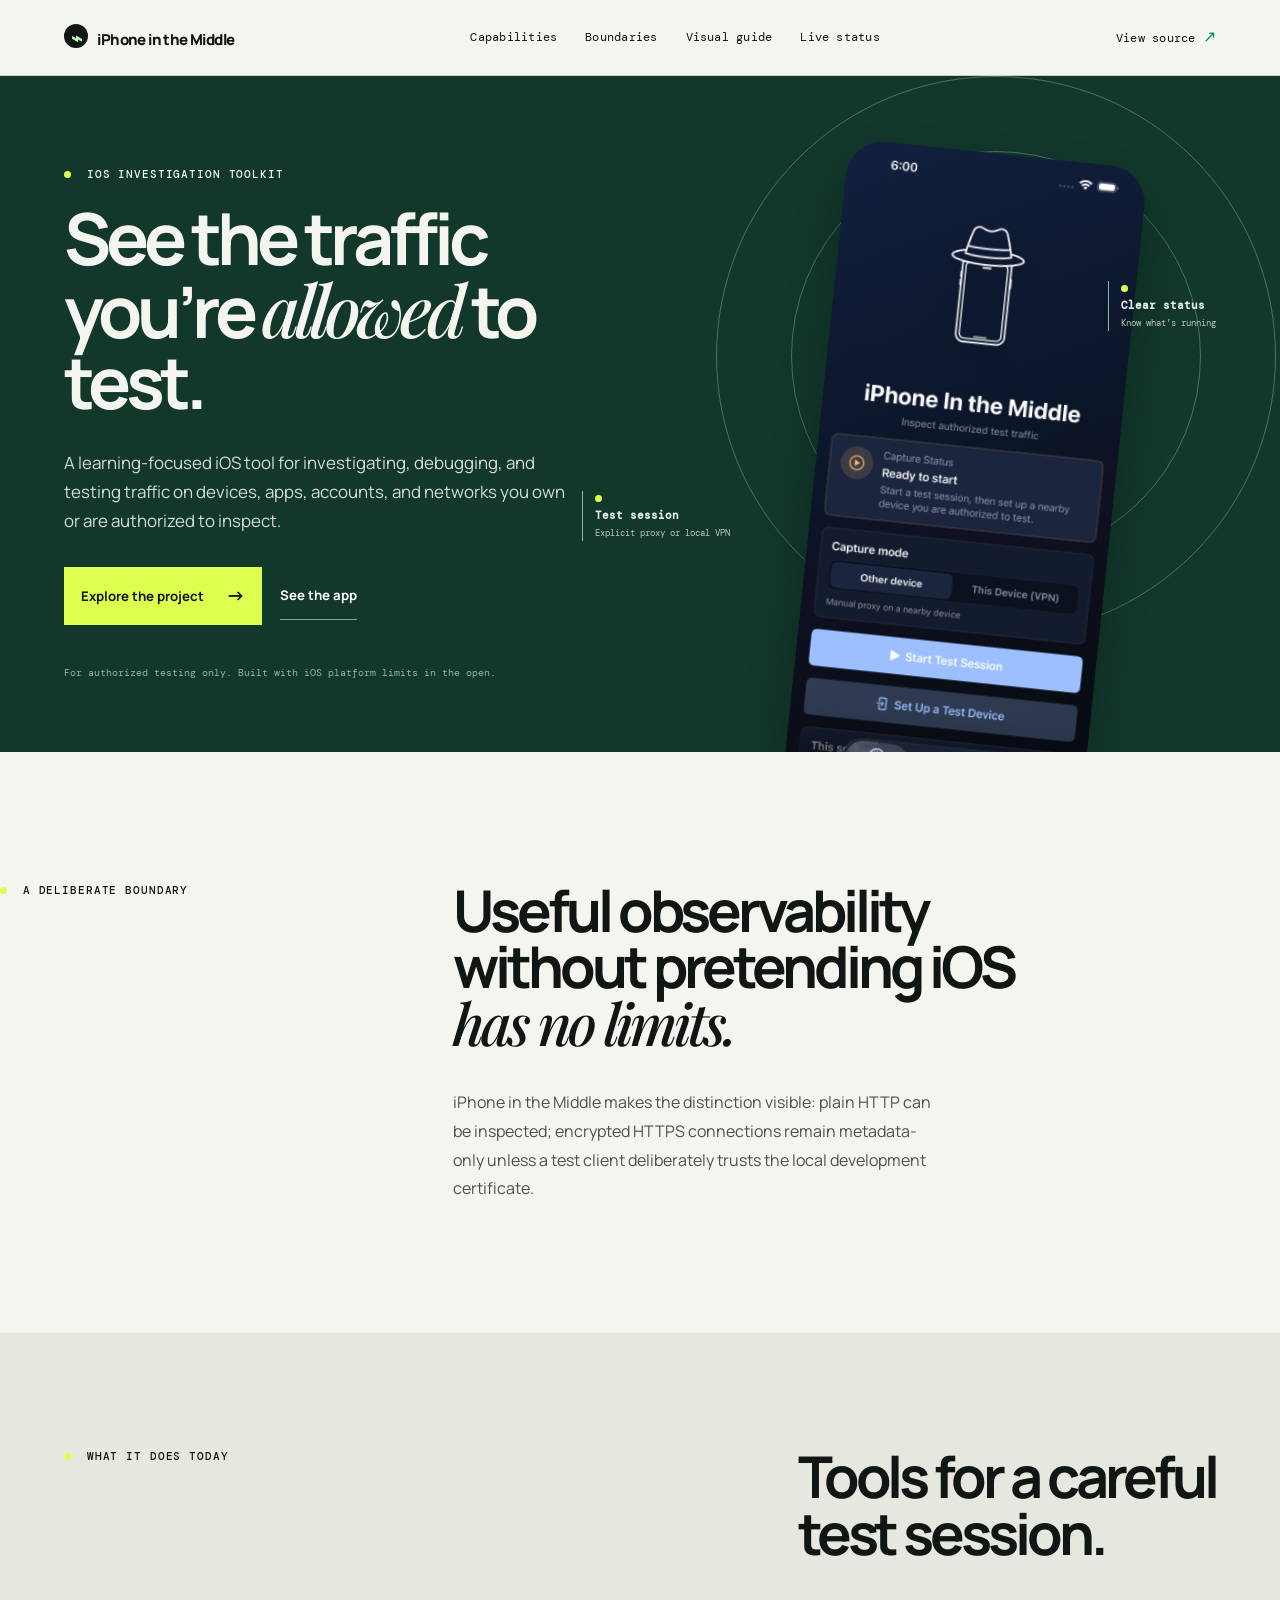
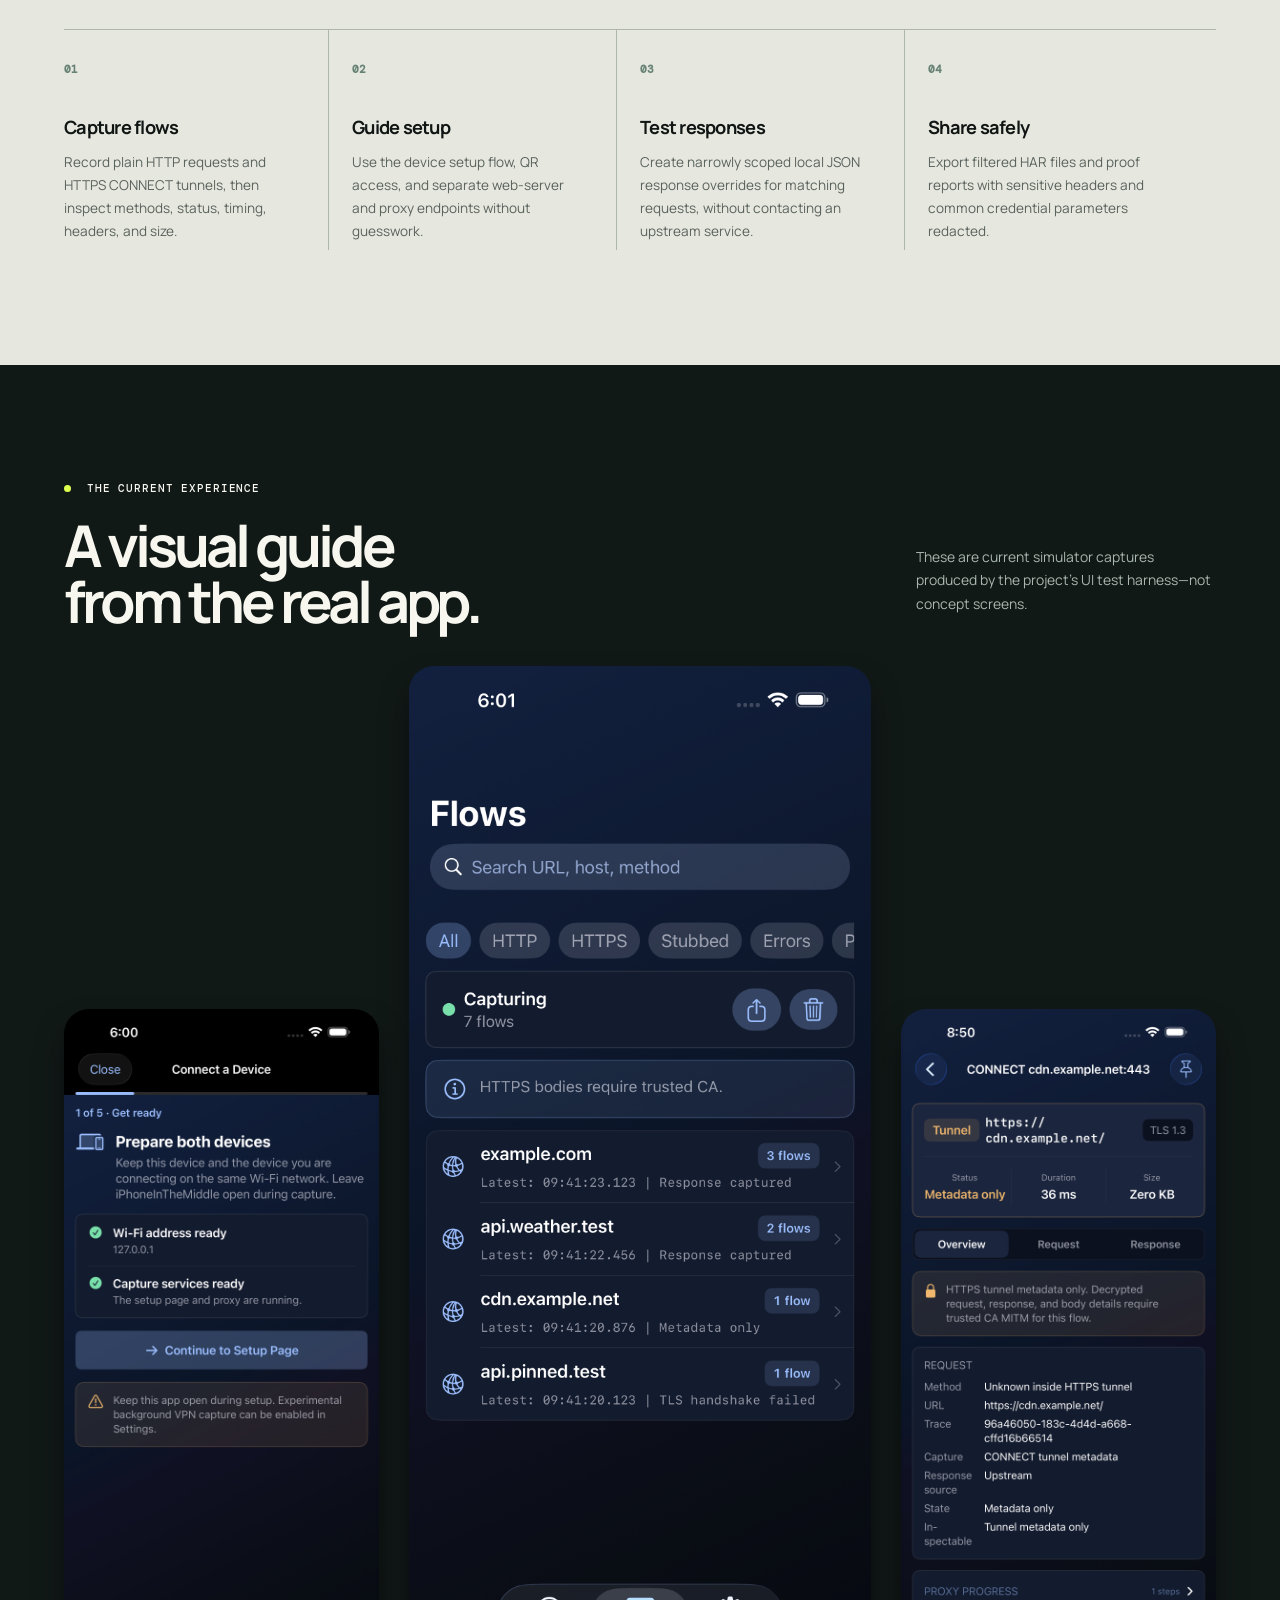
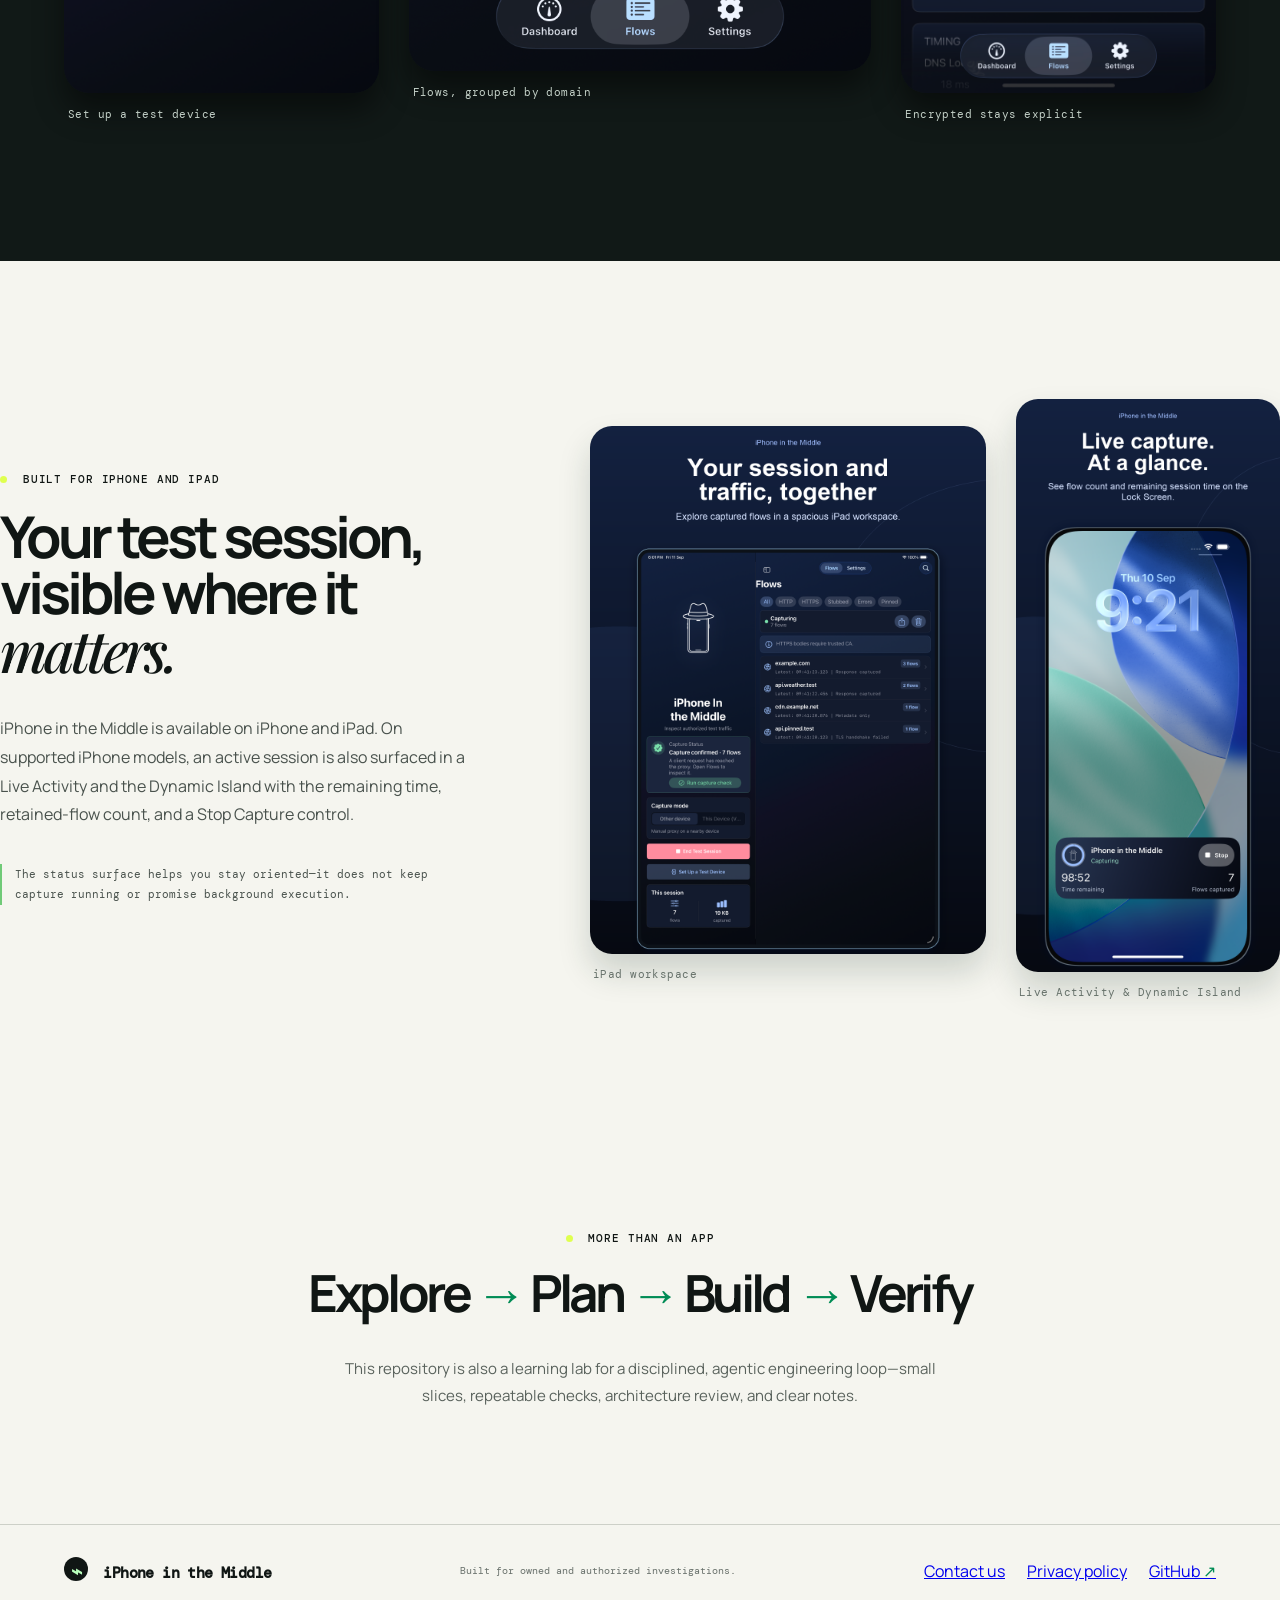
==== commit 279981d7: "Add public contact page" ====
--- a/index.html
+++ b/index.html
@@ -80,6 +80,6 @@
       <section class="workflow"><p class="eyebrow"><span></span> More than an app</p><h2>Explore <span>→</span> Plan <span>→</span> Build <span>→</span> Verify</h2><p>This repository is also a learning lab for a disciplined, agentic engineering loop—small slices, repeatable checks, architecture review, and clear notes.</p></section>
     </main>
 
-    <footer><a class="brand" href="#top"><span class="brand-mark">⌁</span> iPhone in the Middle</a><p>Built for owned and authorized investigations.</p><div class="footer-links"><a href="privacy.html">Privacy policy</a><a href="https://github.com/depoon/iPhoneInTheMiddle">GitHub <span>↗</span></a></div></footer>
+    <footer><a class="brand" href="#top"><span class="brand-mark">⌁</span> iPhone in the Middle</a><p>Built for owned and authorized investigations.</p><div class="footer-links"><a href="contact.html">Contact us</a><a href="privacy.html">Privacy policy</a><a href="https://github.com/depoon/iPhoneInTheMiddle">GitHub <span>↗</span></a></div></footer>
   </body>
 </html>
--- a/styles.css
+++ b/styles.css
@@ -3,5 +3,6 @@
 :root { --ink:#101614; --paper:#f5f5ef; --mint:#b9ffbc; --acid:#dfff4f; --line:#cdd0c8; --muted:#68706b; }
 *{box-sizing:border-box} html{scroll-behavior:smooth} body{margin:0;background:var(--paper);color:var(--ink);font-family:Manrope,Arial,sans-serif;font-size:16px;line-height:1.55}.site-header,footer{display:flex;align-items:center;justify-content:space-between;max-width:1440px;margin:auto;padding:24px 5vw;border-bottom:1px solid var(--line)}.brand{color:inherit;text-decoration:none;font-size:.94rem;font-weight:800;letter-spacing:-.04em}.brand-mark{display:inline-grid;place-items:center;width:24px;height:24px;margin-right:7px;border-radius:50%;background:var(--ink);color:var(--mint);font-family:serif;font-size:1.2rem}nav{display:flex;gap:28px}nav a,.header-link,footer>a{color:inherit;text-decoration:none;font-family:'DM Mono',monospace;font-size:.72rem;letter-spacing:.02em}.header-link span,footer span{color:#008c55;font-size:1rem}.hero{min-height:670px;overflow:hidden;position:relative;display:grid;grid-template-columns:minmax(360px,.9fr) minmax(450px,1.1fr);background:#12372b;color:#f5f5ef;padding:90px max(5vw,calc((100vw - 1296px)/2)) 60px}.hero-copy{position:relative;z-index:2;max-width:620px}.eyebrow{font-family:'DM Mono',monospace;text-transform:uppercase;letter-spacing:.08em;font-size:.68rem;font-weight:500;margin:0 0 20px}.eyebrow span{display:inline-block;width:7px;height:7px;border-radius:50%;background:var(--acid);margin-right:8px}.hero h1,h2{letter-spacing:-.07em;line-height:.98;margin:0;font-size:clamp(3.2rem,5.6vw,6.3rem);font-weight:700}.hero h1 em,h2 em{font-family:'Playfair Display',serif;font-weight:500}.lede{max-width:510px;margin:32px 0;color:#d3ded6;font-size:1.06rem;line-height:1.7}.hero-actions{display:flex;align-items:center;gap:18px}.button{display:inline-flex;align-items:center;gap:22px;padding:14px 17px;text-decoration:none;font-size:.83rem;font-weight:700}.primary{background:var(--acid);color:var(--ink)}.primary span{font-size:1.2rem}.quiet{color:white;border-bottom:1px solid #87a197;padding:13px 0}.fine-print{font-family:'DM Mono';font-size:.65rem;color:#9ab4a8;margin-top:40px}.hero-visual{position:relative;min-height:500px}.phone-wrap{position:absolute;width:300px;right:16%;top:-14px;filter:drop-shadow(0 24px 24px #071c1588);transform:rotate(6deg)}.phone-wrap img{display:block;width:100%;border-radius:37px}.signal{position:absolute;border:1px solid #487361;border-radius:50%;width:560px;height:560px;right:-60px;top:-90px}.signal.two{width:410px;height:410px;right:15px;top:-15px}.signal.three{width:260px;height:260px;right:90px;top:60px}.annotation{position:absolute;font-family:'DM Mono';font-size:.66rem;border-left:1px solid #89b9a0;padding-left:12px;color:#e4eee6}.annotation i{display:inline-block;width:7px;height:7px;background:var(--acid);border-radius:50%;margin-right:7px}.annotation strong,.annotation small{display:block}.annotation small{color:#b9cabd;margin-top:3px}.annotation-a{top:325px;left:0}.annotation-b{top:115px;right:0}.principle{max-width:1296px;margin:auto;padding:130px 0;display:grid;grid-template-columns:1fr 2fr;gap:40px}.principle h2{font-size:clamp(2.8rem,4.5vw,5.1rem)}.principle div>p{max-width:480px;margin:35px 0 0;font-size:1rem;line-height:1.8;color:#49524d}.capabilities{background:#e6e7df;padding:115px max(5vw,calc((100vw - 1296px)/2))}.section-intro{display:flex;justify-content:space-between;align-items:start;margin-bottom:68px}.section-intro h2,.gallery h2{font-size:clamp(2.8rem,4.5vw,5rem)}.capability-grid{display:grid;grid-template-columns:repeat(4,1fr);border-top:1px solid #adb5ad}.capability-grid article{padding:25px 28px 0 0;margin-right:23px;border-right:1px solid #adb5ad;min-height:220px}.capability-grid article:last-child{border:0}.capability-grid b{font-family:'DM Mono';font-size:.68rem;color:#668274}.capability-grid h3{font-size:1.14rem;letter-spacing:-.04em;margin:33px 0 10px}.capability-grid p{font-size:.85rem;color:#59625c;line-height:1.7;margin:0}.gallery{background:#111917;color:#f7f7ef;padding:115px max(5vw,calc((100vw - 1296px)/2)) 125px}.gallery-heading{display:flex;justify-content:space-between;align-items:end;margin-bottom:58px}.gallery-heading>p{max-width:300px;color:#a9b7ae;font-size:.87rem;line-height:1.7}.screens{display:grid;grid-template-columns:.85fr 1.25fr .85fr;gap:30px;align-items:end}.screens figure{margin:0}.screens img{width:100%;display:block;border-radius:25px;box-shadow:0 18px 30px #0007}.screens figcaption{font-family:'DM Mono';font-size:.67rem;letter-spacing:.04em;margin:13px 4px;color:#c4d1c8}.featured{transform:translateY(-22px)}.workflow{padding:115px 5vw;text-align:center;max-width:1050px;margin:auto}.workflow h2{font-size:clamp(2.3rem,4vw,4.4rem)}.workflow h2 span{color:#008c55;font-family:Arial;font-weight:400}.workflow>p:last-child{max-width:600px;margin:35px auto 0;color:#59625c;font-size:.94rem;line-height:1.8}footer{border-top:1px solid var(--line);border-bottom:0;padding-top:32px;padding-bottom:32px}footer p{font-family:'DM Mono';font-size:.65rem;color:var(--muted);margin:0}
  .footer-links{display:flex;gap:22px}.devices{display:grid;grid-template-columns:.85fr 1.15fr;gap:80px;align-items:center;max-width:1296px;margin:auto;padding:120px 0}.devices h2{font-size:clamp(2.8rem,4.5vw,5.1rem)}.device-copy>p:not(.eyebrow){max-width:465px;color:#49524d;line-height:1.8;margin:35px 0 0}.device-copy .device-note{font-family:'DM Mono';font-size:.7rem;color:#567264;border-left:2px solid #70ca78;padding-left:13px;line-height:1.7;margin-top:22px}.device-shots{display:grid;grid-template-columns:1.08fr .72fr;gap:30px;align-items:end}.device-shots figure{margin:0}.device-shots img{display:block;width:100%;border-radius:22px;box-shadow:0 18px 32px #1633262e}.device-shots figcaption{font-family:'DM Mono';font-size:.67rem;letter-spacing:.04em;margin:12px 3px;color:#66716a}.activity-shot{transform:translateY(18px)}.policy{max-width:900px;margin:0 auto;padding:100px 5vw 120px}.policy h1{font-size:clamp(3.2rem,5.6vw,6rem)}.policy h1 em{font-family:'Playfair Display',serif;font-weight:500}.policy-date{font-family:'DM Mono';font-size:.7rem;color:var(--muted);margin:25px 0 55px}.policy-intro{font-size:1.35rem;line-height:1.55;max-width:760px;padding:30px 0;border-top:1px solid var(--line);border-bottom:1px solid var(--line)}.policy section{padding:45px 0;border-bottom:1px solid var(--line)}.policy section h2{font-size:1.55rem;letter-spacing:-.05em;line-height:1.1}.policy section p{max-width:710px;color:#49524d;line-height:1.8;margin:18px 0 0}.policy section a{color:#087145;font-weight:700}.policy-page footer{max-width:none;padding-left:5vw;padding-right:5vw}
+ .contact{max-width:900px;margin:0 auto;padding:100px 5vw 120px}.contact h1{font-size:clamp(3.2rem,5.6vw,6rem)}.contact h1 em{font-family:'Playfair Display',serif;font-weight:500}.contact-lede{font-size:1.25rem;line-height:1.65;max-width:600px;color:#49524d;margin:30px 0}.contact-email{display:inline-flex;align-items:center;gap:30px;background:#12372b;color:var(--acid);padding:19px 23px;text-decoration:none;font-size:clamp(1.1rem,2vw,1.55rem);font-weight:800;letter-spacing:-.04em}.contact-email span{font-size:1.5rem}.contact-boundary{margin-top:75px;padding:32px;background:#e6e7df;border-left:4px solid #70ca78}.contact-boundary h2{font-size:1.4rem;letter-spacing:-.05em}.contact-boundary p{max-width:650px;color:#49524d;line-height:1.8;margin:15px 0 0}.contact-meta{font-family:'DM Mono';font-size:.72rem;line-height:1.8;color:#59625c;margin:38px 0 0}.contact-meta a{color:#087145;font-weight:700}.contact-page footer{max-width:none;padding-left:5vw;padding-right:5vw}
 @media(max-width:800px){.site-header{padding:18px 5vw}.site-header nav{display:none}.header-link{font-size:.62rem}.hero{min-height:auto;display:block;padding-top:70px}.hero h1{font-size:3.35rem}.hero-visual{height:430px;margin-top:40px}.phone-wrap{width:225px;right:15%;top:10px}.signal{width:410px;height:410px;right:-70px;top:-30px}.signal.two{width:300px;height:300px;right:-15px;top:25px}.signal.three{width:190px;height:190px;right:40px;top:80px}.annotation-a{top:285px;left:1%}.annotation-b{top:115px;right:0}.principle{padding:80px 5vw;display:block}.principle .eyebrow{margin-bottom:45px}.section-intro,.gallery-heading{display:block}.capability-grid{grid-template-columns:1fr 1fr}.capability-grid article{min-height:195px;margin-right:18px;margin-bottom:25px}.capability-grid article:nth-child(2){border-right:0}.capabilities,.gallery{padding-top:80px;padding-bottom:80px}.screens{grid-template-columns:1fr 1fr;gap:18px}.screens figure:last-child{display:none}.featured{transform:none}.gallery-heading>p{margin:28px 0}.devices{display:block;padding:80px 5vw}.device-shots{margin-top:50px;gap:18px}.workflow{padding:85px 5vw}footer{align-items:flex-start;gap:14px;flex-direction:column}}
 @media(max-width:430px){.hero h1{font-size:2.8rem}.hero-actions{align-items:flex-start;flex-direction:column;gap:8px}.principle h2,.section-intro h2,.gallery h2{font-size:2.7rem}.capability-grid{grid-template-columns:1fr}.capability-grid article{border-right:0;border-bottom:1px solid #adb5ad;padding-bottom:25px;margin-right:0}.screens{grid-template-columns:1fr}.screens figure:not(.featured){display:none}.featured{display:block!important}.phone-wrap{right:8%}.annotation-b{right:-12px}}
